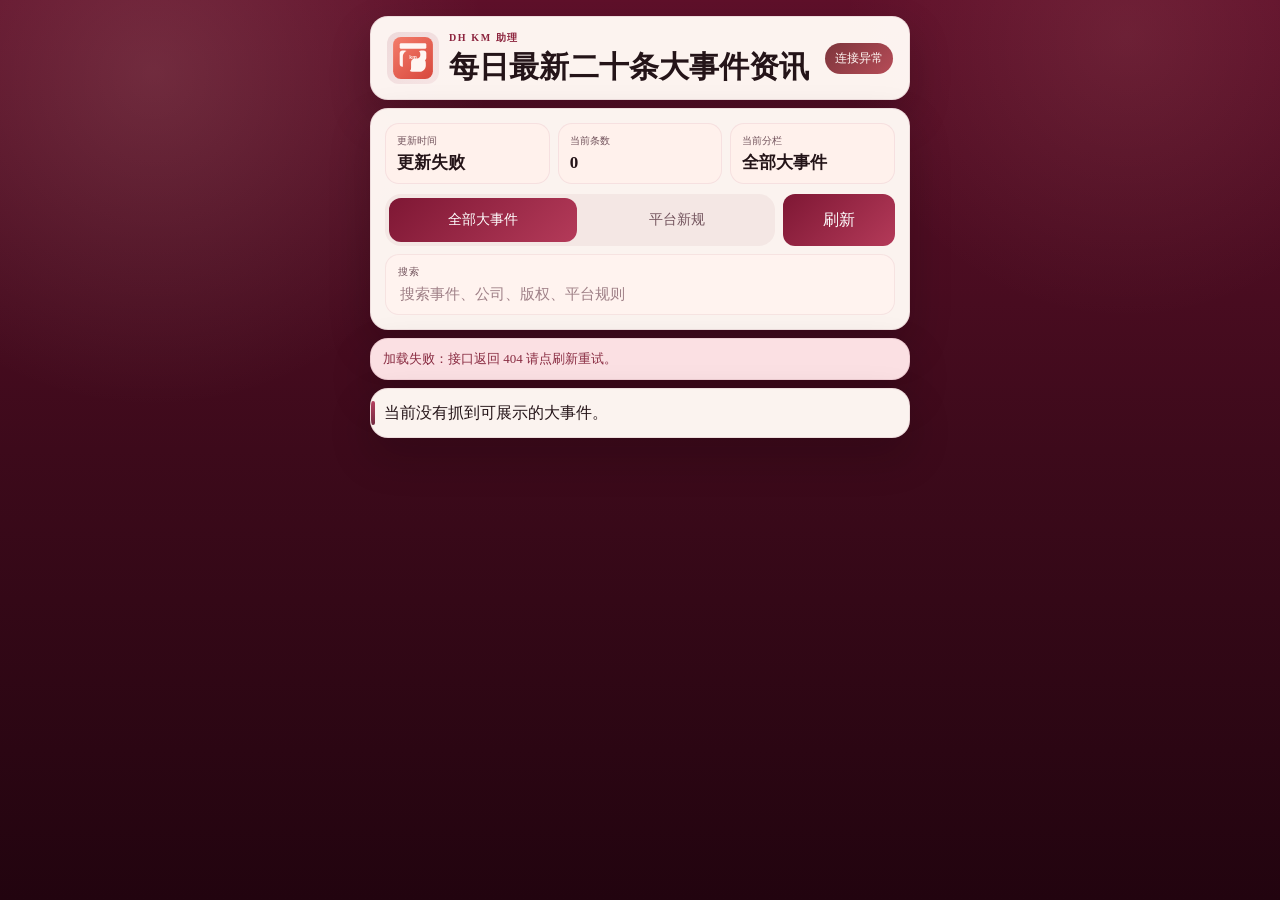
==== index.html @ 15725b00 "Initial DH KM app setup" ====
<!DOCTYPE html>
<html lang="zh-CN">
  <head>
    <meta charset="UTF-8" />
    <meta name="viewport" content="width=device-width, initial-scale=1.0" />
    <meta name="theme-color" content="#4d1126" />
    <meta name="apple-mobile-web-app-capable" content="yes" />
    <meta name="apple-mobile-web-app-status-bar-style" content="default" />
    <meta name="apple-mobile-web-app-title" content="DH KM 助理" />
    <title>DH KM 助理 - 每日最新二十条大事件资讯</title>
    <link rel="manifest" href="./manifest.webmanifest" />
    <link rel="apple-touch-icon" href="./icon-192.png" />
    <link rel="icon" href="./icon.svg" type="image/svg+xml" />
    <link rel="stylesheet" href="./styles.css" />
  </head>
  <body>
    <main class="page-shell">
      <header class="app-header">
        <div class="brand-block">
          <div class="brand-mark">
            <img src="./icon.svg" alt="DH KM 助理图标" />
          </div>
          <div class="brand-copy">
            <p class="eyebrow">DH KM 助理</p>
            <h1>每日最新二十条大事件资讯</h1>
          </div>
        </div>
        <div class="live-pill" id="live-pill">实时更新</div>
      </header>

      <section class="control-panel">
        <div class="hero-meta">
          <div class="meta-item">
            <span class="meta-label">更新时间</span>
            <strong id="updated-at">加载中</strong>
          </div>
          <div class="meta-item">
            <span class="meta-label">当前条数</span>
            <strong id="item-count">0</strong>
          </div>
          <div class="meta-item">
            <span class="meta-label">当前分栏</span>
            <strong id="current-view-label">全部大事件</strong>
          </div>
        </div>

        <div class="toolbar-row">
          <div class="filter-tabs">
            <button class="filter-tab is-active" data-view="all" type="button">全部大事件</button>
            <button class="filter-tab" data-view="industry" type="button">平台新规</button>
          </div>
          <button id="refresh-button" class="refresh-button" type="button">刷新</button>
        </div>

        <label class="search-shell" for="search-input">
          <span class="search-label">搜索</span>
          <input
            id="search-input"
            class="search-input"
            type="search"
            placeholder="搜索事件、公司、版权、平台规则"
            autocomplete="off"
          />
        </label>
      </section>

      <section id="status-banner" class="status-banner loading" aria-live="polite">
        正在获取当天最新内容。
      </section>

      <section id="featured-card" class="featured-card" hidden>
        <p id="featured-tag" class="featured-tag">头条</p>
        <h2 id="featured-title" class="featured-title"></h2>
        <p id="featured-summary" class="featured-summary"></p>
      </section>

      <ol id="news-list" class="news-list"></ol>
    </main>

    <template id="item-template">
      <li class="news-item">
        <h2 class="item-title"></h2>
        <p class="item-summary"></p>
      </li>
    </template>

    <script src="./app.js"></script>
  </body>
</html>
---- styles.css ----
:root {
  --bg-top: #5f102a;
  --bg-mid: #3d0a1b;
  --bg-bottom: #22040f;
  --paper: rgba(255, 248, 244, 0.98);
  --paper-soft: rgba(255, 241, 236, 0.94);
  --line: rgba(122, 32, 57, 0.1);
  --text: #241418;
  --muted: #73545d;
  --accent: #8c233d;
  --accent-strong: #b23859;
  --shadow: 0 18px 40px rgba(14, 4, 8, 0.22);
}

* {
  box-sizing: border-box;
}

html {
  background: linear-gradient(180deg, var(--bg-top) 0%, var(--bg-mid) 50%, var(--bg-bottom) 100%);
}

body {
  margin: 0;
  min-height: 100vh;
  color: var(--text);
  background:
    radial-gradient(circle at 12% 8%, rgba(255, 215, 198, 0.14), transparent 24%),
    radial-gradient(circle at 88% 4%, rgba(255, 182, 169, 0.1), transparent 20%),
    linear-gradient(180deg, var(--bg-top) 0%, var(--bg-mid) 50%, var(--bg-bottom) 100%);
  font-family: "Source Han Serif SC", "Songti SC", "STSong", "Noto Serif SC", serif;
}

button,
input {
  font: inherit;
}

.page-shell {
  width: min(100%, 560px);
  margin: 0 auto;
  padding: 10px 10px 22px;
}

.app-header,
.control-panel,
.status-banner,
.featured-card,
.news-item {
  background: var(--paper);
  border: 1px solid var(--line);
  box-shadow: var(--shadow);
  border-radius: 18px;
}

.app-header {
  display: flex;
  align-items: center;
  justify-content: space-between;
  gap: 10px;
  padding: 10px 12px;
}

.brand-block {
  display: flex;
  align-items: center;
  gap: 10px;
  min-width: 0;
}

.brand-mark {
  width: 42px;
  height: 42px;
  flex: 0 0 42px;
  overflow: hidden;
  border-radius: 12px;
  background: linear-gradient(135deg, rgba(140, 35, 61, 0.12), rgba(178, 56, 89, 0.08));
}

.brand-mark img {
  display: block;
  width: 100%;
  height: 100%;
  object-fit: cover;
}

.eyebrow {
  margin: 0;
  color: var(--accent);
  font-size: 10px;
  font-weight: 700;
  letter-spacing: 0.16em;
  text-transform: uppercase;
}

.brand-copy h1 {
  margin: 4px 0 0;
  font-size: clamp(18px, 5vw, 24px);
  line-height: 1.2;
}

.live-pill {
  flex: 0 0 auto;
  padding: 7px 10px;
  border-radius: 999px;
  color: #fff7f3;
  font-size: 12px;
  background: linear-gradient(135deg, #7f1734, #b43a59);
}

.live-pill.is-error {
  background: linear-gradient(135deg, #7d353c, #b64c57);
}

.control-panel {
  margin-top: 8px;
  padding: 10px;
}

.hero-meta {
  display: grid;
  grid-template-columns: repeat(3, minmax(0, 1fr));
  gap: 8px;
}

.meta-item {
  min-width: 0;
  padding: 10px 11px;
  border-radius: 14px;
  background: var(--paper-soft);
  border: 1px solid rgba(140, 35, 61, 0.08);
}

.meta-label {
  display: block;
  margin-bottom: 4px;
  color: var(--muted);
  font-size: 10px;
}

.meta-item strong {
  display: block;
  font-size: clamp(14px, 3.9vw, 17px);
  line-height: 1.25;
}

.toolbar-row {
  display: grid;
  grid-template-columns: 1fr 82px;
  gap: 8px;
  margin-top: 10px;
}

.filter-tabs {
  display: grid;
  grid-template-columns: repeat(2, minmax(0, 1fr));
  gap: 6px;
  padding: 4px;
  border-radius: 16px;
  background: rgba(140, 35, 61, 0.06);
}

.filter-tab,
.refresh-button {
  border: 0;
  border-radius: 12px;
  min-height: 40px;
  cursor: pointer;
}

.filter-tab {
  background: transparent;
  color: var(--muted);
  font-size: 14px;
}

.filter-tab.is-active,
.refresh-button {
  color: #fff;
  background: linear-gradient(135deg, #7e1734, #b43a59);
}

.search-shell {
  display: block;
  margin-top: 8px;
  padding: 10px 12px;
  border-radius: 14px;
  background: rgba(255, 244, 239, 0.92);
  border: 1px solid rgba(140, 35, 61, 0.08);
}

.search-label {
  display: block;
  margin-bottom: 6px;
  color: var(--muted);
  font-size: 10px;
  letter-spacing: 0.08em;
  text-transform: uppercase;
}

.search-input {
  width: 100%;
  border: 0;
  outline: 0;
  background: transparent;
  color: var(--text);
  font-size: 15px;
}

.search-input::placeholder {
  color: #9f8087;
}

.status-banner {
  margin-top: 8px;
  padding: 10px 12px;
  font-size: 13px;
  line-height: 1.5;
}

.status-banner.loading {
  color: #7f5a65;
  background: rgba(255, 239, 233, 0.97);
}

.status-banner.success {
  color: #5f2232;
  background: rgba(255, 236, 230, 0.97);
}

.status-banner.error {
  color: #892c42;
  background: rgba(255, 229, 232, 0.98);
}

.featured-card {
  position: relative;
  overflow: hidden;
  margin-top: 8px;
  padding: 12px 12px 11px;
  background:
    radial-gradient(circle at top right, rgba(255, 212, 198, 0.24), transparent 34%),
    linear-gradient(145deg, rgba(255, 248, 244, 0.98), rgba(255, 241, 236, 0.96));
}

.featured-card::after {
  content: "";
  position: absolute;
  inset: 0 auto 0 0;
  width: 4px;
  background: linear-gradient(180deg, #b23859, #69112b);
}

.featured-tag {
  margin: 0;
  padding-left: 8px;
  color: var(--accent);
  font-size: 10px;
  letter-spacing: 0.12em;
  text-transform: uppercase;
}

.featured-title {
  margin: 6px 0 0;
  padding-left: 8px;
  font-size: clamp(18px, 4.6vw, 22px);
  line-height: 1.4;
}

.featured-summary {
  margin: 8px 0 0;
  padding-left: 8px;
  color: var(--muted);
  font-size: clamp(13px, 3.7vw, 15px);
  line-height: 1.65;
}

.news-list {
  display: grid;
  gap: 8px;
  margin: 8px 0 0;
  padding: 0;
  list-style: none;
}

.news-item {
  position: relative;
  overflow: hidden;
  padding: 14px 13px 13px;
}

.news-item::before {
  content: "";
  position: absolute;
  left: 0;
  top: 12px;
  bottom: 12px;
  width: 4px;
  border-radius: 999px;
  background: linear-gradient(180deg, rgba(178, 56, 89, 0.96), rgba(97, 16, 42, 0.88));
}

.item-title {
  margin: 0;
  padding-left: 10px;
  font-size: clamp(17px, 4.7vw, 21px);
  line-height: 1.5;
}

.item-summary {
  margin: 9px 0 0;
  padding-left: 10px;
  color: var(--muted);
  font-size: clamp(14px, 3.8vw, 15px);
  line-height: 1.65;
}

@media (min-width: 700px) {
  .page-shell {
    padding-top: 16px;
    padding-bottom: 30px;
  }

  .app-header {
    padding: 14px 16px;
  }

  .brand-mark {
    width: 52px;
    height: 52px;
    flex-basis: 52px;
  }

  .brand-copy h1 {
    font-size: 30px;
  }

  .control-panel {
    padding: 14px;
  }

  .toolbar-row {
    grid-template-columns: 1fr 112px;
  }

  .filter-tab,
  .refresh-button {
    min-height: 44px;
  }
}
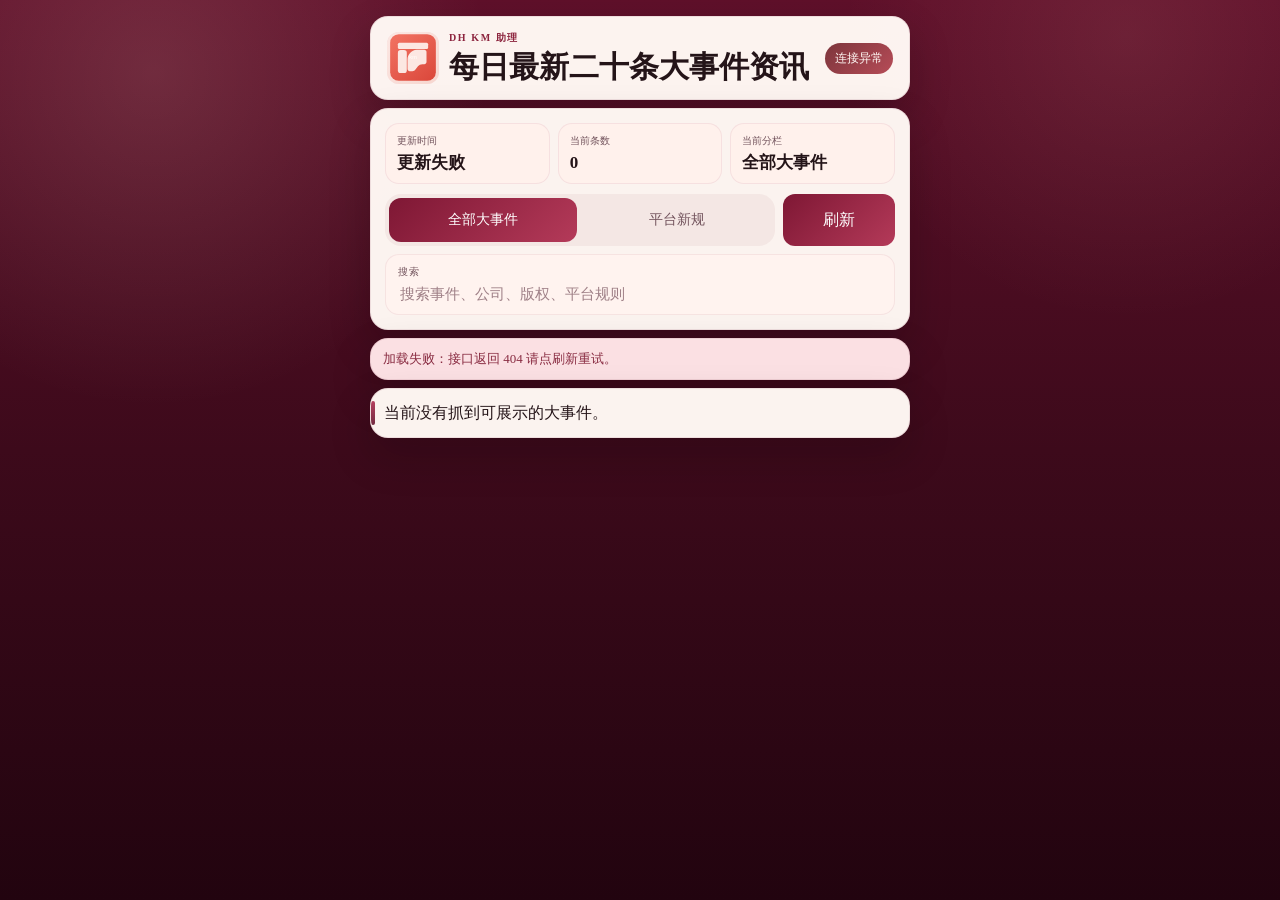
==== commit 90599dfe: "Refine home screen icon" ====
--- a/index.html
+++ b/index.html
@@ -9,7 +9,7 @@
     <meta name="apple-mobile-web-app-title" content="DH KM 助理" />
     <title>DH KM 助理 - 每日最新二十条大事件资讯</title>
     <link rel="manifest" href="./manifest.webmanifest" />
-    <link rel="apple-touch-icon" href="./icon-192.png" />
+    <link rel="apple-touch-icon" sizes="180x180" href="./apple-touch-icon.png" />
     <link rel="icon" href="./icon.svg" type="image/svg+xml" />
     <link rel="stylesheet" href="./styles.css" />
   </head>
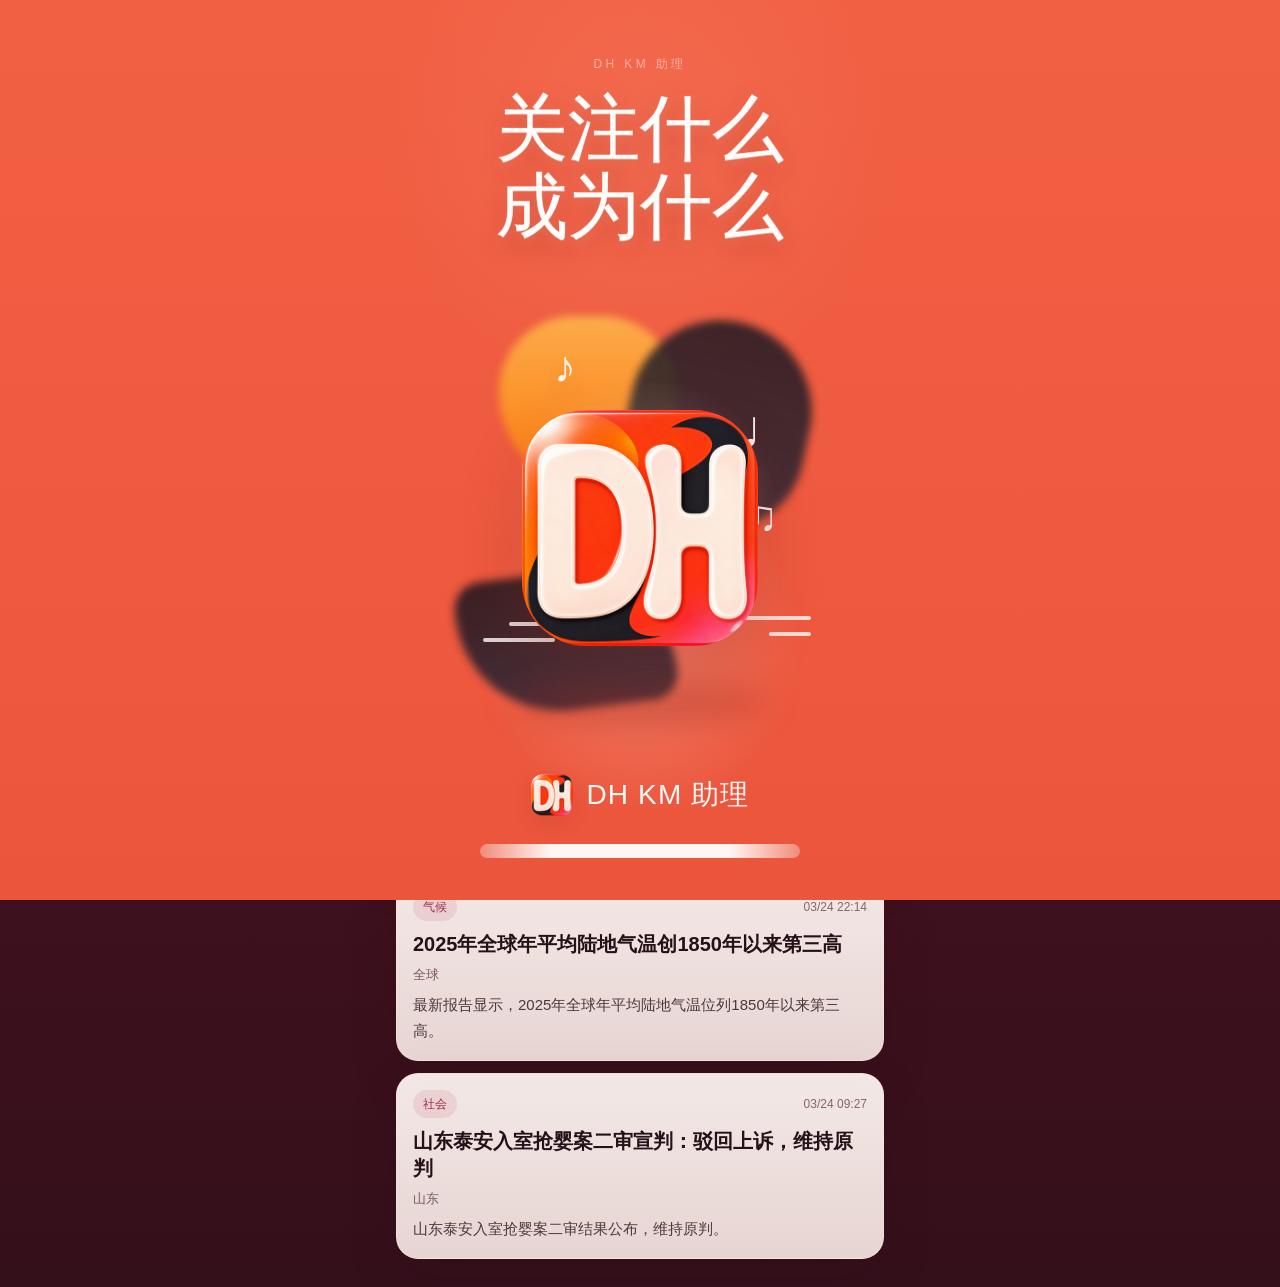
==== commit 97b47b3f: "Replace published shell with current DH KM app" ====
--- a/index.html
+++ b/index.html
@@ -2,85 +2,136 @@
 <html lang="zh-CN">
   <head>
     <meta charset="UTF-8" />
-    <meta name="viewport" content="width=device-width, initial-scale=1.0" />
-    <meta name="theme-color" content="#4d1126" />
+    <meta name="viewport" content="width=device-width, initial-scale=1.0, viewport-fit=cover" />
+    <meta name="theme-color" content="#ef5c41" />
     <meta name="apple-mobile-web-app-capable" content="yes" />
     <meta name="apple-mobile-web-app-status-bar-style" content="default" />
     <meta name="apple-mobile-web-app-title" content="DH KM 助理" />
-    <title>DH KM 助理 - 每日最新二十条大事件资讯</title>
+    <title>DH KM 助理</title>
     <link rel="manifest" href="./manifest.webmanifest" />
     <link rel="apple-touch-icon" sizes="180x180" href="./apple-touch-icon.png" />
-    <link rel="icon" href="./icon.svg" type="image/svg+xml" />
+    <link rel="icon" href="./icon-512.png" type="image/png" />
     <link rel="stylesheet" href="./styles.css" />
   </head>
   <body>
-    <main class="page-shell">
+    <div id="splash-screen" class="splash-screen" aria-hidden="true">
+      <div class="splash-card">
+        <div class="splash-copy">
+          <p class="splash-intro">DH KM 助理</p>
+          <h1 class="splash-slogan">关注什么<br />成为什么</h1>
+        </div>
+
+        <div class="splash-stage" aria-hidden="true">
+          <div class="splash-blob splash-blob-a"></div>
+          <div class="splash-blob splash-blob-b"></div>
+          <div class="splash-blob splash-blob-c"></div>
+
+          <span class="splash-note splash-note-one">♪</span>
+          <span class="splash-note splash-note-two">♩</span>
+          <span class="splash-note splash-note-three">♫</span>
+
+          <div class="splash-motion splash-motion-left">
+            <span></span>
+            <span></span>
+          </div>
+          <div class="splash-motion splash-motion-right">
+            <span></span>
+            <span></span>
+          </div>
+
+          <div class="splash-pulse-ring"></div>
+          <div class="splash-shadow"></div>
+          <div class="splash-visual-shell">
+            <div class="splash-visual">
+              <img src="./icon-512.png" alt="DH KM 助理图标" />
+            </div>
+          </div>
+        </div>
+
+        <div class="splash-footer">
+          <div class="splash-brand">
+            <div class="splash-brand-mark">
+              <img src="./icon-192.png" alt="DH KM 助理图标" />
+            </div>
+            <p class="splash-brand-name">DH KM 助理</p>
+          </div>
+
+          <div class="splash-loader" aria-hidden="true">
+            <span class="splash-loader-track"></span>
+            <span class="splash-loader-fill"></span>
+          </div>
+        </div>
+      </div>
+    </div>
+
+    <main class="app-shell">
       <header class="app-header">
         <div class="brand-block">
           <div class="brand-mark">
-            <img src="./icon.svg" alt="DH KM 助理图标" />
+            <img src="./icon-192.png" alt="DH KM 助理图标" />
           </div>
           <div class="brand-copy">
-            <p class="eyebrow">DH KM 助理</p>
-            <h1>每日最新二十条大事件资讯</h1>
+            <p class="brand-name">DH KM 助理</p>
+            <h1 class="page-title">每日最新事件资讯</h1>
           </div>
         </div>
-        <div class="live-pill" id="live-pill">实时更新</div>
       </header>
 
-      <section class="control-panel">
-        <div class="hero-meta">
-          <div class="meta-item">
-            <span class="meta-label">更新时间</span>
-            <strong id="updated-at">加载中</strong>
-          </div>
-          <div class="meta-item">
-            <span class="meta-label">当前条数</span>
-            <strong id="item-count">0</strong>
-          </div>
-          <div class="meta-item">
-            <span class="meta-label">当前分栏</span>
-            <strong id="current-view-label">全部大事件</strong>
-          </div>
+      <nav class="section-tabs" aria-label="资讯分类">
+        <button class="section-tab is-active" type="button" data-view="latest">最新资讯</button>
+        <button class="section-tab" type="button" data-view="policy">政策新规</button>
+        <button class="section-tab" type="button" data-view="industry">行业动向</button>
+      </nav>
+
+      <section class="hero-panel">
+        <div class="hero-copy">
+          <p class="hero-kicker" id="hero-kicker">内容导入版</p>
+          <h2 class="hero-title" id="hero-title">最新资讯</h2>
+          <p class="hero-description" id="hero-description">
+            先导入现有信息，缺少的后续再补充，当前优先确认栏目和阅读结构。
+          </p>
         </div>
-
-        <div class="toolbar-row">
-          <div class="filter-tabs">
-            <button class="filter-tab is-active" data-view="all" type="button">全部大事件</button>
-            <button class="filter-tab" data-view="industry" type="button">平台新规</button>
-          </div>
-          <button id="refresh-button" class="refresh-button" type="button">刷新</button>
-        </div>
-
-        <label class="search-shell" for="search-input">
-          <span class="search-label">搜索</span>
-          <input
-            id="search-input"
-            class="search-input"
-            type="search"
-            placeholder="搜索事件、公司、版权、平台规则"
-            autocomplete="off"
-          />
-        </label>
       </section>
 
-      <section id="status-banner" class="status-banner loading" aria-live="polite">
-        正在获取当天最新内容。
+      <section class="feed-section">
+        <ol id="news-list" class="news-list"></ol>
       </section>
+    </main>
 
-      <section id="featured-card" class="featured-card" hidden>
-        <p id="featured-tag" class="featured-tag">头条</p>
-        <h2 id="featured-title" class="featured-title"></h2>
-        <p id="featured-summary" class="featured-summary"></p>
+    <aside id="detail-sheet" class="detail-sheet" aria-hidden="true">
+      <div id="sheet-backdrop" class="sheet-backdrop"></div>
+      <section class="sheet-panel" aria-label="资讯详情">
+        <button id="close-detail" class="close-detail" type="button" aria-label="关闭详情">关闭</button>
+        <div class="sheet-meta">
+          <span id="detail-category" class="detail-category"></span>
+          <span id="detail-time" class="detail-time"></span>
+        </div>
+        <h2 id="detail-title" class="detail-title"></h2>
+        <p id="detail-location" class="detail-location"></p>
+        <p id="detail-summary" class="detail-summary"></p>
+        <div class="detail-block">
+          <h3>完整版</h3>
+          <p id="detail-content"></p>
+        </div>
+        <div class="detail-block">
+          <h3>原文来源</h3>
+          <p id="detail-source"></p>
+          <a id="detail-link" class="detail-link" href="#" target="_blank" rel="noreferrer">查看原文</a>
+        </div>
       </section>
-
-      <ol id="news-list" class="news-list"></ol>
-    </main>
+    </aside>
 
     <template id="item-template">
       <li class="news-item">
-        <h2 class="item-title"></h2>
-        <p class="item-summary"></p>
+        <button class="news-card" type="button">
+          <div class="card-topline">
+            <span class="card-tag"></span>
+            <span class="card-time"></span>
+          </div>
+          <h2 class="card-title"></h2>
+          <p class="card-location"></p>
+          <p class="card-summary"></p>
+        </button>
       </li>
     </template>
 
--- a/styles.css
+++ b/styles.css
@@ -1,350 +1,727 @@
 :root {
-  --bg-top: #5f102a;
-  --bg-mid: #3d0a1b;
-  --bg-bottom: #22040f;
-  --paper: rgba(255, 248, 244, 0.98);
-  --paper-soft: rgba(255, 241, 236, 0.94);
-  --line: rgba(122, 32, 57, 0.1);
-  --text: #241418;
-  --muted: #73545d;
-  --accent: #8c233d;
-  --accent-strong: #b23859;
-  --shadow: 0 18px 40px rgba(14, 4, 8, 0.22);
+  --bg: #4d1126;
+  --bg-deep: #31101d;
+  --surface: rgba(255, 246, 243, 0.94);
+  --surface-soft: rgba(255, 241, 236, 0.88);
+  --text: #241119;
+  --text-soft: #6f5861;
+  --line: rgba(121, 40, 64, 0.16);
+  --shadow: 0 18px 48px rgba(44, 11, 22, 0.18);
+  --radius-xl: 28px;
+  --radius-lg: 22px;
 }
 
 * {
   box-sizing: border-box;
 }
 
-html {
-  background: linear-gradient(180deg, var(--bg-top) 0%, var(--bg-mid) 50%, var(--bg-bottom) 100%);
-}
-
+html,
 body {
   margin: 0;
+  min-height: 100%;
+  font-family: "PingFang SC", "Microsoft YaHei", "Noto Sans SC", sans-serif;
+  background:
+    radial-gradient(circle at top left, rgba(255, 205, 191, 0.22), transparent 28%),
+    linear-gradient(180deg, #5a132b 0%, #461120 48%, #34101b 100%);
+  color: var(--text);
+}
+
+body {
   min-height: 100vh;
-  color: var(--text);
-  background:
-    radial-gradient(circle at 12% 8%, rgba(255, 215, 198, 0.14), transparent 24%),
-    radial-gradient(circle at 88% 4%, rgba(255, 182, 169, 0.1), transparent 20%),
-    linear-gradient(180deg, var(--bg-top) 0%, var(--bg-mid) 50%, var(--bg-bottom) 100%);
-  font-family: "Source Han Serif SC", "Songti SC", "STSong", "Noto Serif SC", serif;
 }
 
 button,
-input {
+a {
   font: inherit;
 }
 
-.page-shell {
-  width: min(100%, 560px);
+.app-shell {
+  width: min(100%, 520px);
   margin: 0 auto;
-  padding: 10px 10px 22px;
-}
-
-.app-header,
-.control-panel,
-.status-banner,
-.featured-card,
-.news-item {
-  background: var(--paper);
-  border: 1px solid var(--line);
-  box-shadow: var(--shadow);
-  border-radius: 18px;
+  padding: calc(20px + env(safe-area-inset-top, 0px)) 16px calc(28px + env(safe-area-inset-bottom, 0px));
 }
 
 .app-header {
-  display: flex;
-  align-items: center;
-  justify-content: space-between;
-  gap: 10px;
-  padding: 10px 12px;
+  margin-bottom: 16px;
 }
 
 .brand-block {
   display: flex;
   align-items: center;
+  gap: 12px;
+}
+
+.brand-mark {
+  flex: 0 0 56px;
+  width: 56px;
+  height: 56px;
+  border-radius: 18px;
+  overflow: hidden;
+  box-shadow: 0 10px 28px rgba(48, 13, 23, 0.24);
+}
+
+.brand-mark img {
+  width: 100%;
+  height: 100%;
+  display: block;
+}
+
+.brand-name {
+  margin: 0 0 4px;
+  font-size: 13px;
+  letter-spacing: 0.22em;
+  color: rgba(255, 228, 220, 0.9);
+}
+
+.page-title {
+  margin: 0;
+  font-size: 30px;
+  line-height: 1.12;
+  color: #fffaf8;
+}
+
+.section-tabs {
+  display: grid;
+  grid-template-columns: repeat(3, 1fr);
   gap: 10px;
-  min-width: 0;
-}
-
-.brand-mark {
+  padding: 6px;
+  background: rgba(255, 243, 238, 0.12);
+  border: 1px solid rgba(255, 235, 229, 0.16);
+  border-radius: 22px;
+  backdrop-filter: blur(16px);
+  margin-bottom: 16px;
+}
+
+.section-tab {
+  border: 0;
+  border-radius: 18px;
+  padding: 12px 8px;
+  color: rgba(255, 246, 242, 0.78);
+  background: transparent;
+}
+
+.section-tab.is-active {
+  background: linear-gradient(135deg, #d14d67 0%, #9d2448 100%);
+  color: #fff9f7;
+  box-shadow: 0 12px 24px rgba(109, 20, 46, 0.24);
+}
+
+.hero-panel {
+  background: linear-gradient(180deg, rgba(255, 248, 245, 0.95), rgba(255, 241, 236, 0.92));
+  border: 1px solid rgba(255, 227, 219, 0.52);
+  border-radius: var(--radius-xl);
+  box-shadow: var(--shadow);
+  padding: 18px;
+  margin-bottom: 14px;
+}
+
+.hero-kicker {
+  margin: 0 0 8px;
+  font-size: 12px;
+  letter-spacing: 0.16em;
+  color: #985568;
+}
+
+.hero-title {
+  margin: 0 0 10px;
+  font-size: 28px;
+  line-height: 1.16;
+}
+
+.hero-description {
+  margin: 0;
+  font-size: 15px;
+  line-height: 1.7;
+  color: var(--text-soft);
+}
+
+.news-list {
+  margin: 0;
+  padding: 0;
+  list-style: none;
+  display: grid;
+  gap: 12px;
+}
+
+.news-card {
+  width: 100%;
+  border: 1px solid rgba(255, 227, 219, 0.48);
+  background: linear-gradient(180deg, var(--surface) 0%, var(--surface-soft) 100%);
+  border-radius: var(--radius-lg);
+  padding: 16px;
+  box-shadow: var(--shadow);
+  text-align: left;
+  color: inherit;
+}
+
+.card-topline {
+  display: flex;
+  align-items: center;
+  justify-content: space-between;
+  gap: 12px;
+  margin-bottom: 10px;
+}
+
+.card-tag {
+  display: inline-flex;
+  align-items: center;
+  min-height: 28px;
+  padding: 0 10px;
+  border-radius: 999px;
+  background: rgba(190, 61, 86, 0.12);
+  color: #9c2d48;
+  font-size: 12px;
+}
+
+.card-time {
+  font-size: 12px;
+  color: #86656d;
+}
+
+.card-title {
+  margin: 0 0 8px;
+  font-size: 20px;
+  line-height: 1.36;
+}
+
+.card-location {
+  margin: 0 0 8px;
+  font-size: 13px;
+  color: #7a5a62;
+}
+
+.card-summary {
+  margin: 0;
+  font-size: 15px;
+  line-height: 1.72;
+  color: #4e3740;
+}
+
+.detail-sheet {
+  position: fixed;
+  inset: 0;
+  z-index: 20;
+  display: none;
+}
+
+.detail-sheet.is-open {
+  display: block;
+}
+
+.sheet-backdrop {
+  position: absolute;
+  inset: 0;
+  background: rgba(28, 9, 15, 0.52);
+  backdrop-filter: blur(8px);
+}
+
+.sheet-panel {
+  position: absolute;
+  left: 0;
+  right: 0;
+  bottom: 0;
+  max-width: 520px;
+  margin: 0 auto;
+  padding: 22px 18px calc(26px + env(safe-area-inset-bottom, 0px));
+  background: #fff9f6;
+  border-radius: 26px 26px 0 0;
+  box-shadow: 0 -20px 48px rgba(35, 10, 18, 0.24);
+  max-height: 82vh;
+  overflow-y: auto;
+}
+
+.close-detail {
+  border: 0;
+  background: rgba(150, 54, 77, 0.1);
+  color: #8f2846;
+  border-radius: 999px;
+  padding: 10px 14px;
+  margin-bottom: 16px;
+}
+
+.sheet-meta {
+  display: flex;
+  flex-wrap: wrap;
+  gap: 10px;
+  margin-bottom: 10px;
+}
+
+.detail-category,
+.detail-time {
+  font-size: 12px;
+  color: #8d5f6a;
+}
+
+.detail-title {
+  margin: 0 0 10px;
+  font-size: 26px;
+  line-height: 1.3;
+}
+
+.detail-location,
+.detail-summary,
+.detail-block p {
+  margin: 0 0 12px;
+  font-size: 15px;
+  line-height: 1.78;
+  color: #493039;
+}
+
+.detail-block {
+  padding-top: 12px;
+  border-top: 1px solid var(--line);
+  margin-top: 12px;
+}
+
+.detail-block h3 {
+  margin: 0 0 10px;
+  font-size: 14px;
+  color: #8a2945;
+}
+
+.detail-link {
+  display: inline-flex;
+  align-items: center;
+  min-height: 44px;
+  padding: 0 16px;
+  border-radius: 999px;
+  background: linear-gradient(135deg, #c74461 0%, #972845 100%);
+  color: #fff9f7;
+  text-decoration: none;
+}
+
+.splash-screen {
+  position: fixed;
+  inset: 0;
+  z-index: 30;
+  display: flex;
+  align-items: center;
+  justify-content: center;
+  padding: 28px 26px calc(38px + env(safe-area-inset-bottom, 0px));
+  background:
+    radial-gradient(circle at 50% 72%, rgba(255, 220, 210, 0.3), transparent 18%),
+    radial-gradient(circle at 50% 16%, rgba(255, 244, 239, 0.08), transparent 26%),
+    linear-gradient(180deg, #f26043 0%, #ef5b40 48%, #eb553c 100%);
+  opacity: 0;
+  visibility: hidden;
+  pointer-events: none;
+  transition: opacity 260ms ease, visibility 260ms ease;
+}
+
+.splash-screen.is-visible {
+  opacity: 1;
+  visibility: visible;
+  pointer-events: auto;
+}
+
+.splash-card {
+  width: min(100%, 430px);
+  min-height: min(92vh, 880px);
+  display: flex;
+  flex-direction: column;
+  justify-content: space-between;
+  align-items: center;
+  text-align: center;
+}
+
+.splash-copy {
+  padding-top: 34px;
+  width: 100%;
+}
+
+.splash-intro {
+  margin: 0 0 18px;
+  font-size: 12px;
+  letter-spacing: 0.28em;
+  color: rgba(255, 246, 241, 0.52);
+  animation: splashRise 480ms ease both;
+}
+
+.splash-slogan {
+  margin: 0;
+  font-size: 72px;
+  line-height: 1.08;
+  color: #fffdfb;
+  font-family: "STXingkai", "Kaiti SC", "KaiTi", cursive;
+  font-weight: 400;
+  text-shadow:
+    0 1px 0 rgba(255, 255, 255, 0.34),
+    0 4px 12px rgba(255, 255, 255, 0.14),
+    0 14px 24px rgba(157, 40, 23, 0.24);
+  -webkit-text-stroke: 0.8px rgba(255, 252, 248, 0.46);
+  filter: drop-shadow(0 2px 10px rgba(155, 42, 24, 0.18));
+  animation: splashRise 720ms ease both;
+  max-width: 420px;
+  margin-left: auto;
+  margin-right: auto;
+}
+
+.splash-stage {
+  position: relative;
+  width: 100%;
+  min-height: 520px;
+  display: flex;
+  align-items: center;
+  justify-content: center;
+  margin-top: 8px;
+}
+
+.splash-blob {
+  position: absolute;
+  border-radius: 999px;
+  filter: blur(4px);
+  opacity: 0.88;
+}
+
+.splash-blob-a {
+  top: 62px;
+  left: 74px;
+  width: 178px;
+  height: 178px;
+  background: linear-gradient(180deg, rgba(255, 190, 76, 0.92), rgba(255, 131, 0, 0.9));
+  border-top-left-radius: 110px;
+  border-top-right-radius: 110px;
+  border-bottom-left-radius: 150px;
+  border-bottom-right-radius: 40px;
+}
+
+.splash-blob-b {
+  top: 66px;
+  right: 46px;
+  width: 182px;
+  height: 208px;
+  background: linear-gradient(180deg, rgba(26, 24, 34, 0.95), rgba(43, 40, 55, 0.96));
+  border-top-left-radius: 140px;
+  border-top-right-radius: 140px;
+  border-bottom-left-radius: 42px;
+  border-bottom-right-radius: 126px;
+  transform: rotate(12deg);
+}
+
+.splash-blob-c {
+  bottom: 64px;
+  left: 34px;
+  width: 214px;
+  height: 138px;
+  background: linear-gradient(180deg, rgba(22, 20, 29, 0.94), rgba(44, 40, 57, 0.98));
+  border-top-left-radius: 42px;
+  border-top-right-radius: 170px;
+  border-bottom-left-radius: 160px;
+  border-bottom-right-radius: 40px;
+  transform: rotate(-7deg);
+}
+
+.splash-pulse-ring {
+  position: absolute;
+  width: 288px;
+  height: 288px;
+  border-radius: 50%;
+  background: radial-gradient(circle, rgba(255, 246, 242, 0.28), rgba(255, 246, 242, 0) 68%);
+  animation: splashRing 2.3s ease-in-out infinite;
+}
+
+.splash-shadow {
+  position: absolute;
+  left: 50%;
+  bottom: 52px;
+  width: 256px;
+  height: 38px;
+  transform: translateX(-50%);
+  border-radius: 50%;
+  background: rgba(157, 38, 26, 0.34);
+  filter: blur(16px);
+}
+
+.splash-visual-shell {
+  position: relative;
+  z-index: 2;
+  width: 292px;
+  height: 292px;
+  display: flex;
+  align-items: center;
+  justify-content: center;
+  transform: translateY(14px);
+}
+
+.splash-visual {
+  position: relative;
+  width: 236px;
+  height: 236px;
+  border-radius: 64px;
+  overflow: hidden;
+  box-shadow: 0 28px 60px rgba(132, 34, 24, 0.24);
+  animation: splashPulse 2.1s ease-in-out infinite;
+}
+
+.splash-visual img {
+  width: 100%;
+  height: 100%;
+  display: block;
+}
+
+.splash-visual::after {
+  content: "";
+  position: absolute;
+  inset: -10%;
+  background: linear-gradient(110deg, transparent 34%, rgba(255, 255, 255, 0.32) 50%, transparent 66%);
+  transform: translateX(-120%) rotate(8deg);
+  animation: splashScan 1.9s ease-in-out infinite;
+}
+
+.splash-motion {
+  position: absolute;
+  z-index: 1;
+  display: grid;
+  gap: 12px;
+}
+
+.splash-motion span {
+  display: block;
+  width: 72px;
+  height: 4px;
+  border-radius: 999px;
+  background: rgba(255, 246, 241, 0.84);
+  animation: motionFlicker 1.8s ease-in-out infinite;
+}
+
+.splash-motion-left {
+  left: 58px;
+  bottom: 132px;
+}
+
+.splash-motion-left span:first-child {
+  width: 46px;
+  justify-self: end;
+}
+
+.splash-motion-right {
+  right: 44px;
+  bottom: 138px;
+}
+
+.splash-motion-right span:last-child {
+  width: 42px;
+  justify-self: end;
+}
+
+.splash-note {
+  position: absolute;
+  z-index: 1;
+  color: rgba(255, 250, 247, 0.94);
+  text-shadow: 0 8px 18px rgba(153, 44, 34, 0.18);
+  animation: noteFloat 2.8s ease-in-out infinite;
+}
+
+.splash-note-one {
+  top: 88px;
+  left: 30%;
+  font-size: 44px;
+  animation-delay: 0s;
+}
+
+.splash-note-two {
+  top: 156px;
+  right: 20%;
+  font-size: 34px;
+  animation-delay: 0.45s;
+}
+
+.splash-note-three {
+  top: 238px;
+  right: 18%;
+  font-size: 42px;
+  animation-delay: 0.9s;
+}
+
+.splash-footer {
+  width: 100%;
+  display: flex;
+  flex-direction: column;
+  align-items: center;
+  gap: 28px;
+  padding-bottom: 10px;
+}
+
+.splash-brand {
+  display: inline-flex;
+  align-items: center;
+  gap: 14px;
+  animation: splashRise 840ms ease both;
+}
+
+.splash-brand-mark {
   width: 42px;
   height: 42px;
-  flex: 0 0 42px;
+  border-radius: 12px;
   overflow: hidden;
-  border-radius: 12px;
-  background: linear-gradient(135deg, rgba(140, 35, 61, 0.12), rgba(178, 56, 89, 0.08));
-}
-
-.brand-mark img {
-  display: block;
+  box-shadow: 0 8px 18px rgba(160, 46, 28, 0.16);
+}
+
+.splash-brand-mark img {
   width: 100%;
   height: 100%;
-  object-fit: cover;
-}
-
-.eyebrow {
+  display: block;
+}
+
+.splash-brand-name {
   margin: 0;
-  color: var(--accent);
-  font-size: 10px;
-  font-weight: 700;
-  letter-spacing: 0.16em;
-  text-transform: uppercase;
-}
-
-.brand-copy h1 {
-  margin: 4px 0 0;
-  font-size: clamp(18px, 5vw, 24px);
-  line-height: 1.2;
-}
-
-.live-pill {
-  flex: 0 0 auto;
-  padding: 7px 10px;
+  font-size: 28px;
+  line-height: 1;
+  color: #fffaf8;
+  letter-spacing: 0.04em;
+}
+
+.splash-loader {
+  position: relative;
+  width: 320px;
+  height: 14px;
+  margin-bottom: 0;
+}
+
+.splash-loader-track,
+.splash-loader-fill {
+  position: absolute;
+  inset: 0;
   border-radius: 999px;
-  color: #fff7f3;
-  font-size: 12px;
-  background: linear-gradient(135deg, #7f1734, #b43a59);
-}
-
-.live-pill.is-error {
-  background: linear-gradient(135deg, #7d353c, #b64c57);
-}
-
-.control-panel {
-  margin-top: 8px;
-  padding: 10px;
-}
-
-.hero-meta {
-  display: grid;
-  grid-template-columns: repeat(3, minmax(0, 1fr));
-  gap: 8px;
-}
-
-.meta-item {
-  min-width: 0;
-  padding: 10px 11px;
-  border-radius: 14px;
-  background: var(--paper-soft);
-  border: 1px solid rgba(140, 35, 61, 0.08);
-}
-
-.meta-label {
-  display: block;
-  margin-bottom: 4px;
-  color: var(--muted);
-  font-size: 10px;
-}
-
-.meta-item strong {
-  display: block;
-  font-size: clamp(14px, 3.9vw, 17px);
-  line-height: 1.25;
-}
-
-.toolbar-row {
-  display: grid;
-  grid-template-columns: 1fr 82px;
-  gap: 8px;
-  margin-top: 10px;
-}
-
-.filter-tabs {
-  display: grid;
-  grid-template-columns: repeat(2, minmax(0, 1fr));
-  gap: 6px;
-  padding: 4px;
-  border-radius: 16px;
-  background: rgba(140, 35, 61, 0.06);
-}
-
-.filter-tab,
-.refresh-button {
-  border: 0;
-  border-radius: 12px;
-  min-height: 40px;
-  cursor: pointer;
-}
-
-.filter-tab {
-  background: transparent;
-  color: var(--muted);
-  font-size: 14px;
-}
-
-.filter-tab.is-active,
-.refresh-button {
-  color: #fff;
-  background: linear-gradient(135deg, #7e1734, #b43a59);
-}
-
-.search-shell {
-  display: block;
-  margin-top: 8px;
-  padding: 10px 12px;
-  border-radius: 14px;
-  background: rgba(255, 244, 239, 0.92);
-  border: 1px solid rgba(140, 35, 61, 0.08);
-}
-
-.search-label {
-  display: block;
-  margin-bottom: 6px;
-  color: var(--muted);
-  font-size: 10px;
-  letter-spacing: 0.08em;
-  text-transform: uppercase;
-}
-
-.search-input {
+}
+
+.splash-loader-track {
+  background: rgba(255, 247, 243, 0.34);
+}
+
+.splash-loader-fill {
   width: 100%;
-  border: 0;
-  outline: 0;
-  background: transparent;
-  color: var(--text);
-  font-size: 15px;
-}
-
-.search-input::placeholder {
-  color: #9f8087;
-}
-
-.status-banner {
-  margin-top: 8px;
-  padding: 10px 12px;
-  font-size: 13px;
-  line-height: 1.5;
-}
-
-.status-banner.loading {
-  color: #7f5a65;
-  background: rgba(255, 239, 233, 0.97);
-}
-
-.status-banner.success {
-  color: #5f2232;
-  background: rgba(255, 236, 230, 0.97);
-}
-
-.status-banner.error {
-  color: #892c42;
-  background: rgba(255, 229, 232, 0.98);
-}
-
-.featured-card {
-  position: relative;
-  overflow: hidden;
-  margin-top: 8px;
-  padding: 12px 12px 11px;
-  background:
-    radial-gradient(circle at top right, rgba(255, 212, 198, 0.24), transparent 34%),
-    linear-gradient(145deg, rgba(255, 248, 244, 0.98), rgba(255, 241, 236, 0.96));
-}
-
-.featured-card::after {
-  content: "";
-  position: absolute;
-  inset: 0 auto 0 0;
-  width: 4px;
-  background: linear-gradient(180deg, #b23859, #69112b);
-}
-
-.featured-tag {
-  margin: 0;
-  padding-left: 8px;
-  color: var(--accent);
-  font-size: 10px;
-  letter-spacing: 0.12em;
-  text-transform: uppercase;
-}
-
-.featured-title {
-  margin: 6px 0 0;
-  padding-left: 8px;
-  font-size: clamp(18px, 4.6vw, 22px);
-  line-height: 1.4;
-}
-
-.featured-summary {
-  margin: 8px 0 0;
-  padding-left: 8px;
-  color: var(--muted);
-  font-size: clamp(13px, 3.7vw, 15px);
-  line-height: 1.65;
-}
-
-.news-list {
-  display: grid;
-  gap: 8px;
-  margin: 8px 0 0;
-  padding: 0;
-  list-style: none;
-}
-
-.news-item {
-  position: relative;
-  overflow: hidden;
-  padding: 14px 13px 13px;
-}
-
-.news-item::before {
-  content: "";
-  position: absolute;
-  left: 0;
-  top: 12px;
-  bottom: 12px;
-  width: 4px;
-  border-radius: 999px;
-  background: linear-gradient(180deg, rgba(178, 56, 89, 0.96), rgba(97, 16, 42, 0.88));
-}
-
-.item-title {
-  margin: 0;
-  padding-left: 10px;
-  font-size: clamp(17px, 4.7vw, 21px);
-  line-height: 1.5;
-}
-
-.item-summary {
-  margin: 9px 0 0;
-  padding-left: 10px;
-  color: var(--muted);
-  font-size: clamp(14px, 3.8vw, 15px);
-  line-height: 1.65;
-}
-
-@media (min-width: 700px) {
-  .page-shell {
-    padding-top: 16px;
-    padding-bottom: 30px;
-  }
-
-  .app-header {
-    padding: 14px 16px;
-  }
-
-  .brand-mark {
-    width: 52px;
-    height: 52px;
-    flex-basis: 52px;
-  }
-
-  .brand-copy h1 {
-    font-size: 30px;
-  }
-
-  .control-panel {
-    padding: 14px;
-  }
-
-  .toolbar-row {
-    grid-template-columns: 1fr 112px;
-  }
-
-  .filter-tab,
-  .refresh-button {
-    min-height: 44px;
-  }
-}
+  background: linear-gradient(90deg, rgba(255, 250, 247, 0), rgba(255, 250, 247, 0.96) 22%, rgba(255, 250, 247, 0.96) 78%, rgba(255, 250, 247, 0));
+  animation: loaderSweep 1.8s ease-in-out infinite;
+}
+
+@keyframes splashPulse {
+  0%,
+  100% {
+    transform: scale(0.97) translateY(0);
+  }
+
+  50% {
+    transform: scale(1) translateY(-4px);
+  }
+}
+
+@keyframes splashRing {
+  0%,
+  100% {
+    transform: scale(0.9);
+    opacity: 0.36;
+  }
+
+  50% {
+    transform: scale(1.06);
+    opacity: 0.74;
+  }
+}
+
+@keyframes splashScan {
+  0% {
+    transform: translateX(-130%) rotate(8deg);
+    opacity: 0;
+  }
+
+  20% {
+    opacity: 0.95;
+  }
+
+  70% {
+    opacity: 0.82;
+  }
+
+  100% {
+    transform: translateX(130%) rotate(8deg);
+    opacity: 0;
+  }
+}
+
+@keyframes motionFlicker {
+  0%,
+  100% {
+    opacity: 0.45;
+    transform: translateX(0);
+  }
+
+  50% {
+    opacity: 1;
+    transform: translateX(6px);
+  }
+}
+
+@keyframes noteFloat {
+  0%,
+  100% {
+    transform: translateY(0) rotate(0deg);
+  }
+
+  50% {
+    transform: translateY(-10px) rotate(4deg);
+  }
+}
+
+@keyframes loaderSweep {
+  0% {
+    transform: scaleX(0.74);
+    opacity: 0.74;
+  }
+
+  50% {
+    transform: scaleX(1);
+    opacity: 1;
+  }
+
+  100% {
+    transform: scaleX(0.74);
+    opacity: 0.74;
+  }
+}
+
+@keyframes splashRise {
+  from {
+    opacity: 0;
+    transform: translateY(10px);
+  }
+
+  to {
+    opacity: 1;
+    transform: translateY(0);
+  }
+}
+
+@media (max-width: 420px) {
+  .app-shell {
+    padding-left: 14px;
+    padding-right: 14px;
+  }
+
+  .page-title {
+    font-size: 28px;
+  }
+
+  .hero-title,
+  .detail-title {
+    font-size: 24px;
+  }
+
+  .section-tab {
+    padding-left: 4px;
+    padding-right: 4px;
+    font-size: 14px;
+  }
+
+  .splash-slogan {
+    font-size: 56px;
+  }
+
+  .splash-brand-name {
+    font-size: 24px;
+  }
+
+  .splash-loader {
+    width: 270px;
+  }
+}
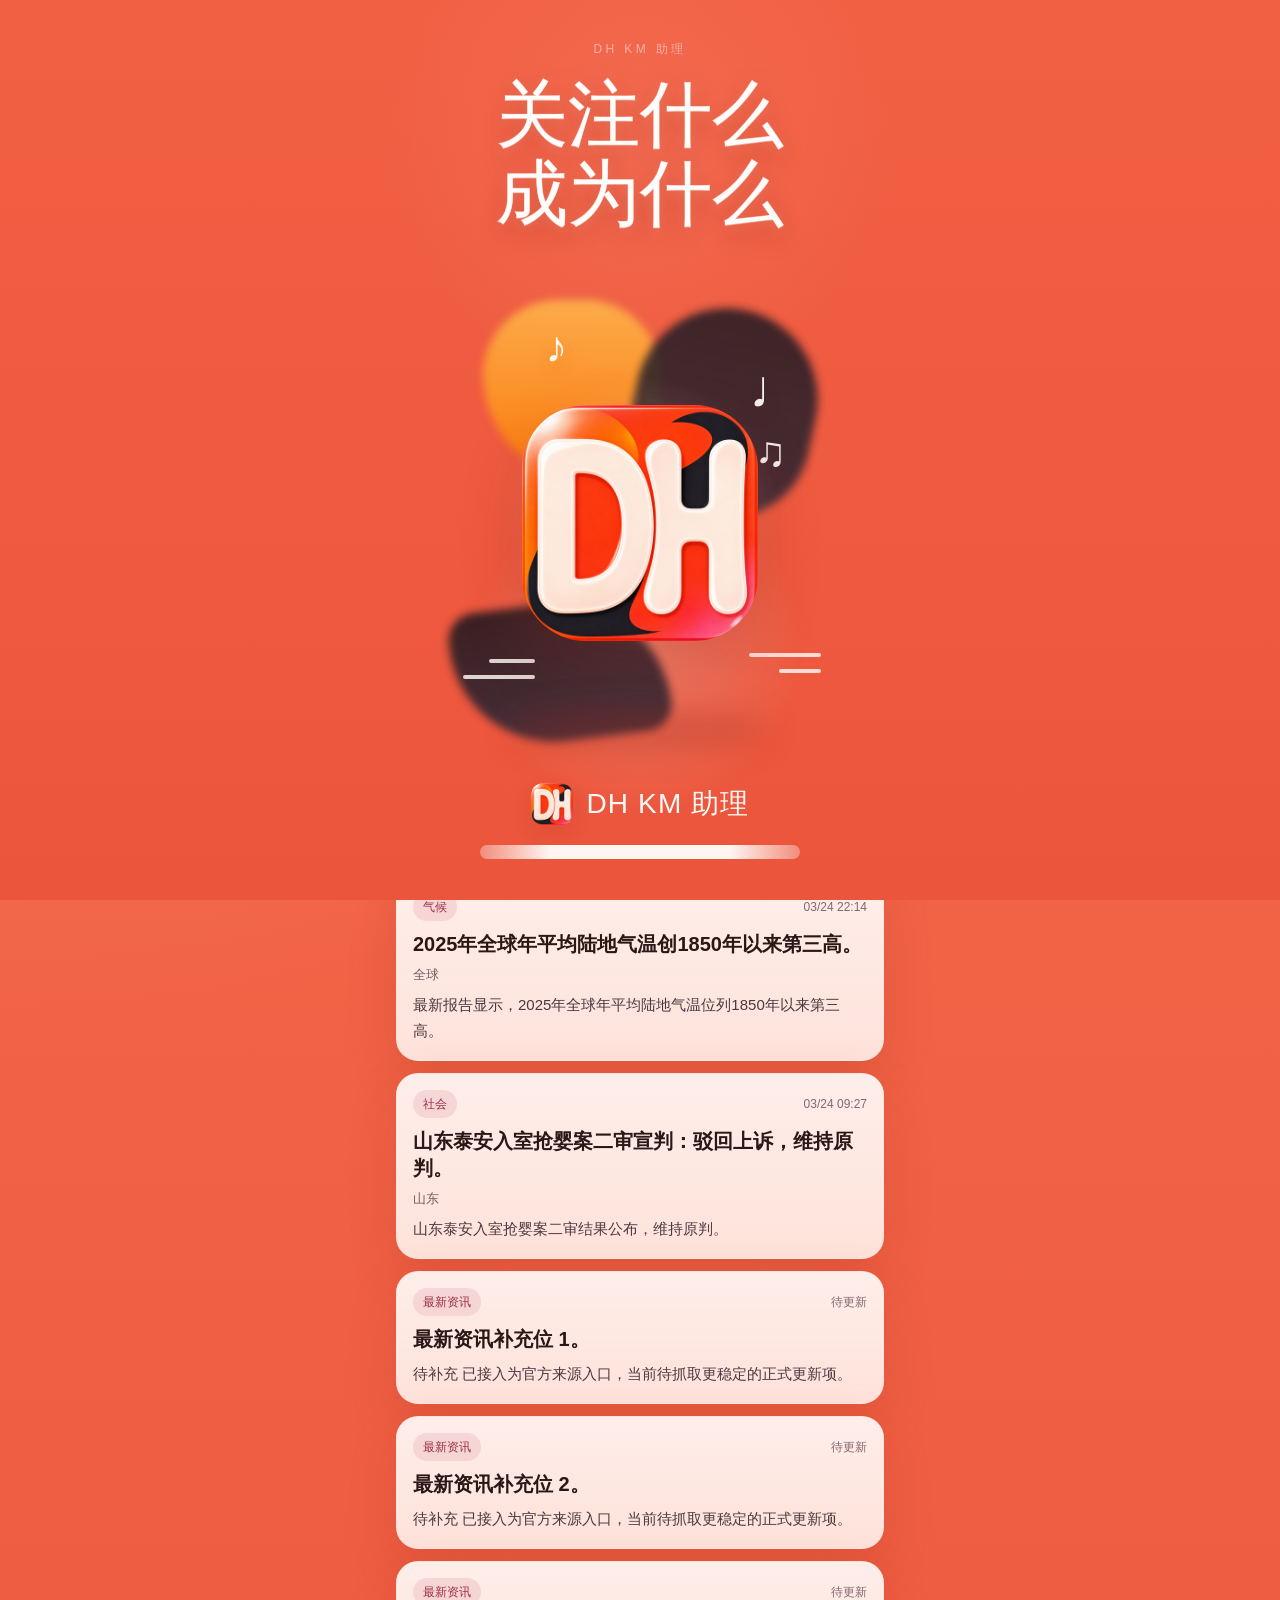
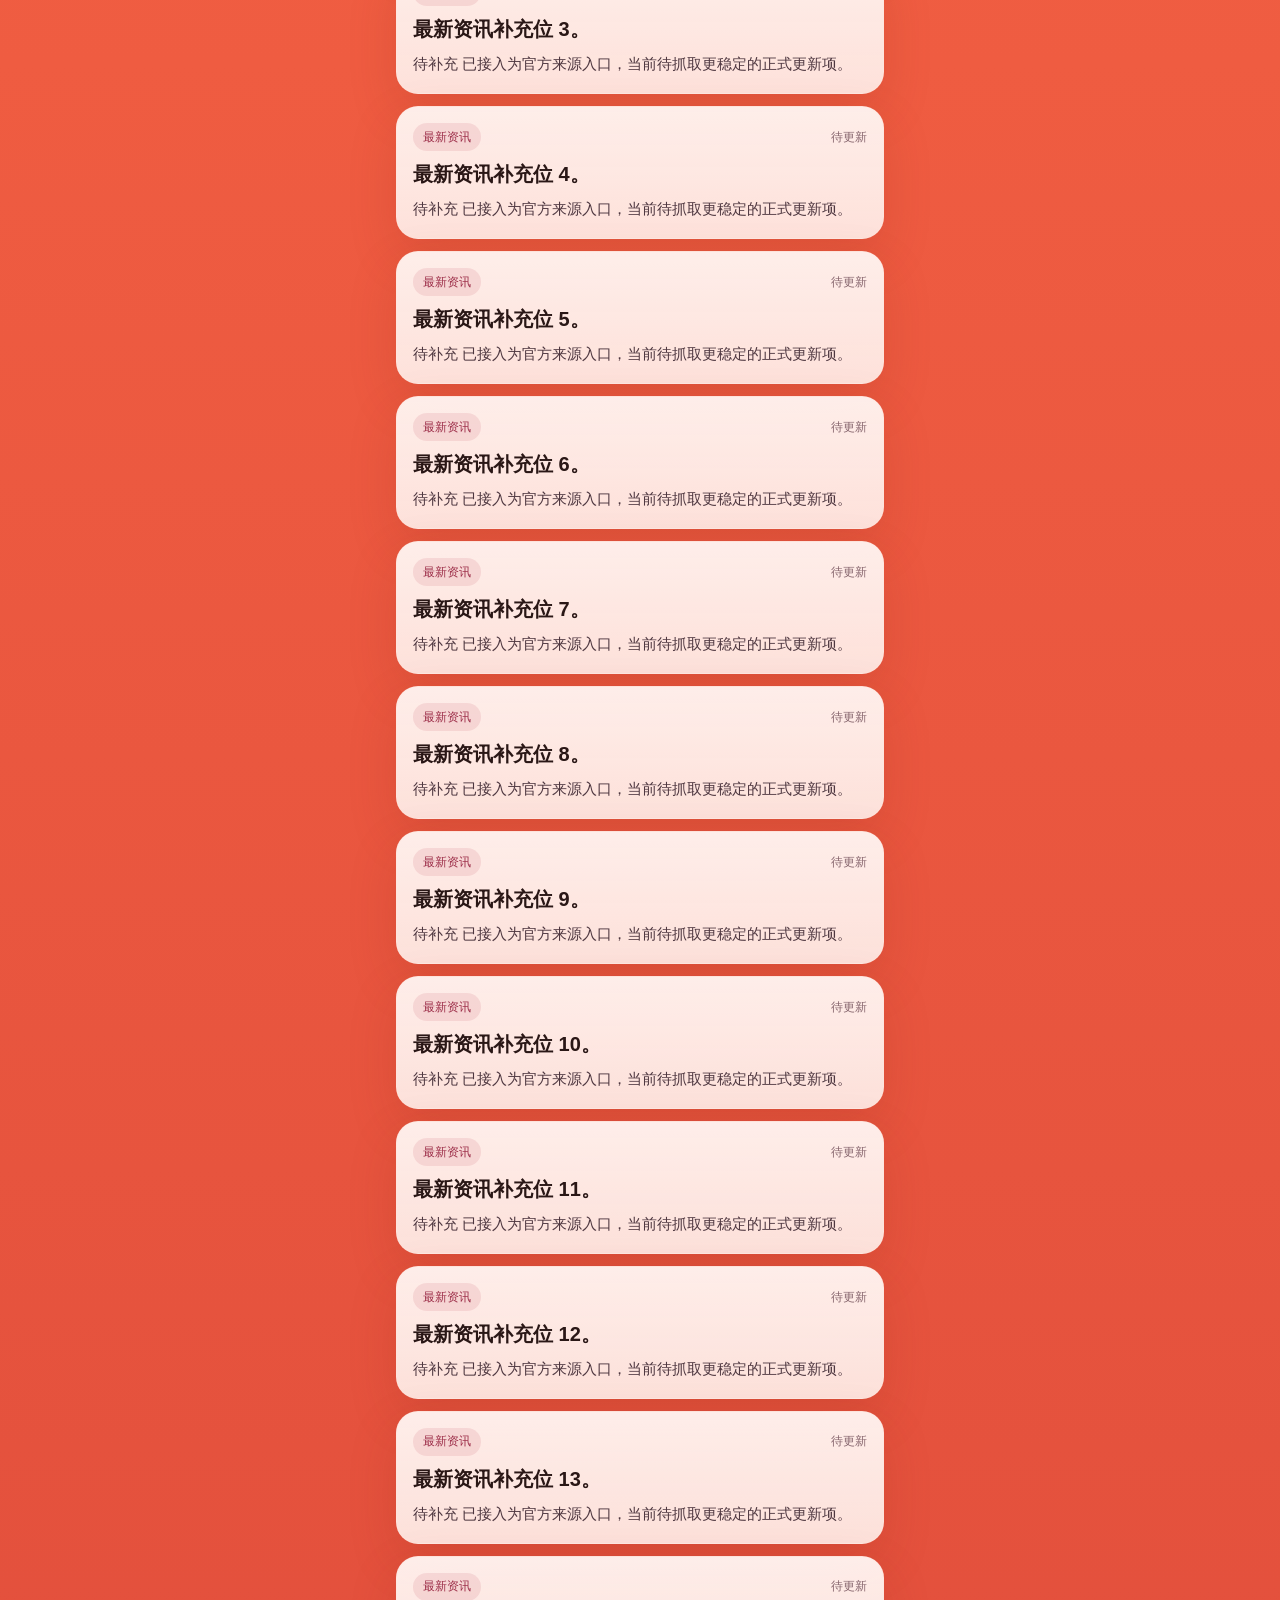
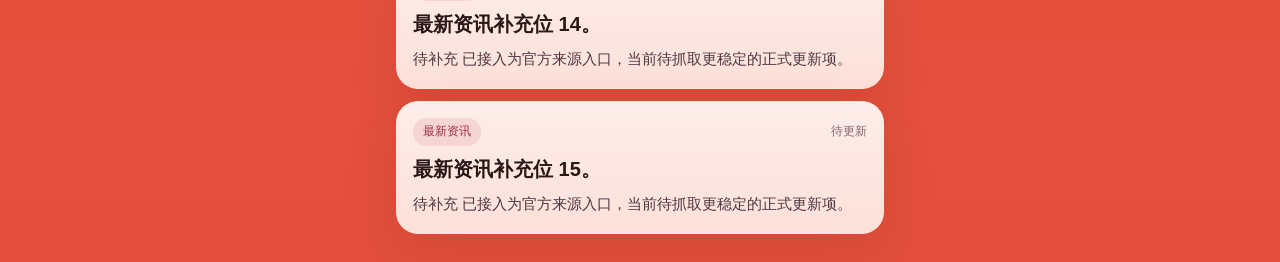
==== commit 442cdb11: "Add content integration and 7s splash" ====
--- a/index.html
+++ b/index.html
@@ -85,10 +85,10 @@
 
       <section class="hero-panel">
         <div class="hero-copy">
-          <p class="hero-kicker" id="hero-kicker">内容导入版</p>
+          <p class="hero-kicker" id="hero-kicker">实时更新</p>
           <h2 class="hero-title" id="hero-title">最新资讯</h2>
           <p class="hero-description" id="hero-description">
-            先导入现有信息，缺少的后续再补充，当前优先确认栏目和阅读结构。
+            当前内容来自已接入的官源、主流媒体与平台官方入口，按你的三栏规则筛选。
           </p>
         </div>
       </section>
@@ -135,6 +135,7 @@
       </li>
     </template>
 
+    <script src="./content.js"></script>
     <script src="./app.js"></script>
   </body>
 </html>
--- a/styles.css
+++ b/styles.css
@@ -1,12 +1,12 @@
 :root {
-  --bg: #4d1126;
-  --bg-deep: #31101d;
-  --surface: rgba(255, 246, 243, 0.94);
-  --surface-soft: rgba(255, 241, 236, 0.88);
-  --text: #241119;
-  --text-soft: #6f5861;
-  --line: rgba(121, 40, 64, 0.16);
-  --shadow: 0 18px 48px rgba(44, 11, 22, 0.18);
+  --bg: #ef5c41;
+  --bg-deep: #dd4939;
+  --surface: rgba(255, 246, 243, 0.95);
+  --surface-soft: rgba(255, 240, 235, 0.9);
+  --text: #2a1716;
+  --text-soft: #755d5f;
+  --line: rgba(176, 69, 56, 0.16);
+  --shadow: 0 18px 48px rgba(144, 45, 28, 0.18);
   --radius-xl: 28px;
   --radius-lg: 22px;
 }
@@ -21,8 +21,8 @@
   min-height: 100%;
   font-family: "PingFang SC", "Microsoft YaHei", "Noto Sans SC", sans-serif;
   background:
-    radial-gradient(circle at top left, rgba(255, 205, 191, 0.22), transparent 28%),
-    linear-gradient(180deg, #5a132b 0%, #461120 48%, #34101b 100%);
+    radial-gradient(circle at top left, rgba(255, 229, 219, 0.28), transparent 28%),
+    linear-gradient(180deg, #f56b4b 0%, #ef5c41 48%, #e24f3c 100%);
   color: var(--text);
 }
 
@@ -70,7 +70,7 @@
   margin: 0 0 4px;
   font-size: 13px;
   letter-spacing: 0.22em;
-  color: rgba(255, 228, 220, 0.9);
+  color: rgba(255, 245, 241, 0.92);
 }
 
 .page-title {
@@ -85,8 +85,8 @@
   grid-template-columns: repeat(3, 1fr);
   gap: 10px;
   padding: 6px;
-  background: rgba(255, 243, 238, 0.12);
-  border: 1px solid rgba(255, 235, 229, 0.16);
+  background: rgba(255, 244, 239, 0.14);
+  border: 1px solid rgba(255, 237, 230, 0.2);
   border-radius: 22px;
   backdrop-filter: blur(16px);
   margin-bottom: 16px;
@@ -96,14 +96,14 @@
   border: 0;
   border-radius: 18px;
   padding: 12px 8px;
-  color: rgba(255, 246, 242, 0.78);
+  color: rgba(255, 248, 244, 0.84);
   background: transparent;
 }
 
 .section-tab.is-active {
-  background: linear-gradient(135deg, #d14d67 0%, #9d2448 100%);
-  color: #fff9f7;
-  box-shadow: 0 12px 24px rgba(109, 20, 46, 0.24);
+  background: linear-gradient(135deg, #fff4ef 0%, #ffd8cb 100%);
+  color: #bf452f;
+  box-shadow: 0 12px 24px rgba(154, 45, 26, 0.18);
 }
 
 .hero-panel {
@@ -119,7 +119,7 @@
   margin: 0 0 8px;
   font-size: 12px;
   letter-spacing: 0.16em;
-  color: #985568;
+  color: #c05a43;
 }
 
 .hero-title {
@@ -285,7 +285,7 @@
   min-height: 44px;
   padding: 0 16px;
   border-radius: 999px;
-  background: linear-gradient(135deg, #c74461 0%, #972845 100%);
+  background: linear-gradient(135deg, #f26a4b 0%, #dd4d3b 100%);
   color: #fff9f7;
   text-decoration: none;
 }
@@ -316,16 +316,17 @@
 
 .splash-card {
   width: min(100%, 430px);
-  min-height: min(92vh, 880px);
+  min-height: calc(100dvh - 56px - env(safe-area-inset-bottom, 0px));
+  max-height: calc(100dvh - 56px - env(safe-area-inset-bottom, 0px));
   display: flex;
   flex-direction: column;
-  justify-content: space-between;
+  justify-content: flex-start;
   align-items: center;
   text-align: center;
 }
 
 .splash-copy {
-  padding-top: 34px;
+  padding-top: max(18px, env(safe-area-inset-top, 0px));
   width: 100%;
 }
 
@@ -339,8 +340,8 @@
 
 .splash-slogan {
   margin: 0;
-  font-size: 72px;
-  line-height: 1.08;
+  font-size: clamp(40px, 12vw, 72px);
+  line-height: 1.1;
   color: #fffdfb;
   font-family: "STXingkai", "Kaiti SC", "KaiTi", cursive;
   font-weight: 400;
@@ -359,11 +360,12 @@
 .splash-stage {
   position: relative;
   width: 100%;
-  min-height: 520px;
+  min-height: clamp(320px, 42dvh, 520px);
   display: flex;
   align-items: center;
   justify-content: center;
-  margin-top: 8px;
+  margin-top: 12px;
+  flex: 1;
 }
 
 .splash-blob {
@@ -374,10 +376,10 @@
 }
 
 .splash-blob-a {
-  top: 62px;
-  left: 74px;
-  width: 178px;
-  height: 178px;
+  top: 54px;
+  left: 58px;
+  width: clamp(120px, 34vw, 178px);
+  height: clamp(120px, 34vw, 178px);
   background: linear-gradient(180deg, rgba(255, 190, 76, 0.92), rgba(255, 131, 0, 0.9));
   border-top-left-radius: 110px;
   border-top-right-radius: 110px;
@@ -386,10 +388,10 @@
 }
 
 .splash-blob-b {
-  top: 66px;
-  right: 46px;
-  width: 182px;
-  height: 208px;
+  top: 62px;
+  right: 40px;
+  width: clamp(128px, 34vw, 182px);
+  height: clamp(150px, 38vw, 208px);
   background: linear-gradient(180deg, rgba(26, 24, 34, 0.95), rgba(43, 40, 55, 0.96));
   border-top-left-radius: 140px;
   border-top-right-radius: 140px;
@@ -399,10 +401,10 @@
 }
 
 .splash-blob-c {
-  bottom: 64px;
-  left: 34px;
-  width: 214px;
-  height: 138px;
+  bottom: 42px;
+  left: 28px;
+  width: clamp(154px, 46vw, 214px);
+  height: clamp(92px, 26vw, 138px);
   background: linear-gradient(180deg, rgba(22, 20, 29, 0.94), rgba(44, 40, 57, 0.98));
   border-top-left-radius: 42px;
   border-top-right-radius: 170px;
@@ -413,8 +415,8 @@
 
 .splash-pulse-ring {
   position: absolute;
-  width: 288px;
-  height: 288px;
+  width: clamp(214px, 58vw, 288px);
+  height: clamp(214px, 58vw, 288px);
   border-radius: 50%;
   background: radial-gradient(circle, rgba(255, 246, 242, 0.28), rgba(255, 246, 242, 0) 68%);
   animation: splashRing 2.3s ease-in-out infinite;
@@ -423,9 +425,9 @@
 .splash-shadow {
   position: absolute;
   left: 50%;
-  bottom: 52px;
-  width: 256px;
-  height: 38px;
+  bottom: 34px;
+  width: clamp(180px, 58vw, 256px);
+  height: clamp(28px, 8vw, 38px);
   transform: translateX(-50%);
   border-radius: 50%;
   background: rgba(157, 38, 26, 0.34);
@@ -435,19 +437,19 @@
 .splash-visual-shell {
   position: relative;
   z-index: 2;
-  width: 292px;
-  height: 292px;
+  width: clamp(210px, 66vw, 292px);
+  height: clamp(210px, 66vw, 292px);
   display: flex;
   align-items: center;
   justify-content: center;
-  transform: translateY(14px);
+  transform: translateY(8px);
 }
 
 .splash-visual {
   position: relative;
-  width: 236px;
-  height: 236px;
-  border-radius: 64px;
+  width: clamp(172px, 54vw, 236px);
+  height: clamp(172px, 54vw, 236px);
+  border-radius: clamp(44px, 14vw, 64px);
   overflow: hidden;
   box-shadow: 0 28px 60px rgba(132, 34, 24, 0.24);
   animation: splashPulse 2.1s ease-in-out infinite;
@@ -485,8 +487,8 @@
 }
 
 .splash-motion-left {
-  left: 58px;
-  bottom: 132px;
+  left: 38px;
+  bottom: 104px;
 }
 
 .splash-motion-left span:first-child {
@@ -495,8 +497,8 @@
 }
 
 .splash-motion-right {
-  right: 44px;
-  bottom: 138px;
+  right: 34px;
+  bottom: 110px;
 }
 
 .splash-motion-right span:last-child {
@@ -513,23 +515,23 @@
 }
 
 .splash-note-one {
-  top: 88px;
-  left: 30%;
-  font-size: 44px;
+  top: 76px;
+  left: 28%;
+  font-size: clamp(28px, 8vw, 44px);
   animation-delay: 0s;
 }
 
 .splash-note-two {
-  top: 156px;
-  right: 20%;
-  font-size: 34px;
+  top: 124px;
+  right: 18%;
+  font-size: clamp(22px, 6vw, 34px);
   animation-delay: 0.45s;
 }
 
 .splash-note-three {
-  top: 238px;
-  right: 18%;
-  font-size: 42px;
+  top: 182px;
+  right: 16%;
+  font-size: clamp(28px, 7vw, 42px);
   animation-delay: 0.9s;
 }
 
@@ -538,8 +540,9 @@
   display: flex;
   flex-direction: column;
   align-items: center;
-  gap: 28px;
-  padding-bottom: 10px;
+  gap: 20px;
+  padding-bottom: calc(8px + env(safe-area-inset-bottom, 0px));
+  margin-top: auto;
 }
 
 .splash-brand {
@@ -565,7 +568,7 @@
 
 .splash-brand-name {
   margin: 0;
-  font-size: 28px;
+  font-size: clamp(20px, 6vw, 28px);
   line-height: 1;
   color: #fffaf8;
   letter-spacing: 0.04em;
@@ -573,7 +576,7 @@
 
 .splash-loader {
   position: relative;
-  width: 320px;
+  width: min(320px, 76vw);
   height: 14px;
   margin-bottom: 0;
 }
@@ -712,16 +715,4 @@
     padding-right: 4px;
     font-size: 14px;
   }
-
-  .splash-slogan {
-    font-size: 56px;
-  }
-
-  .splash-brand-name {
-    font-size: 24px;
-  }
-
-  .splash-loader {
-    width: 270px;
-  }
-}
+}
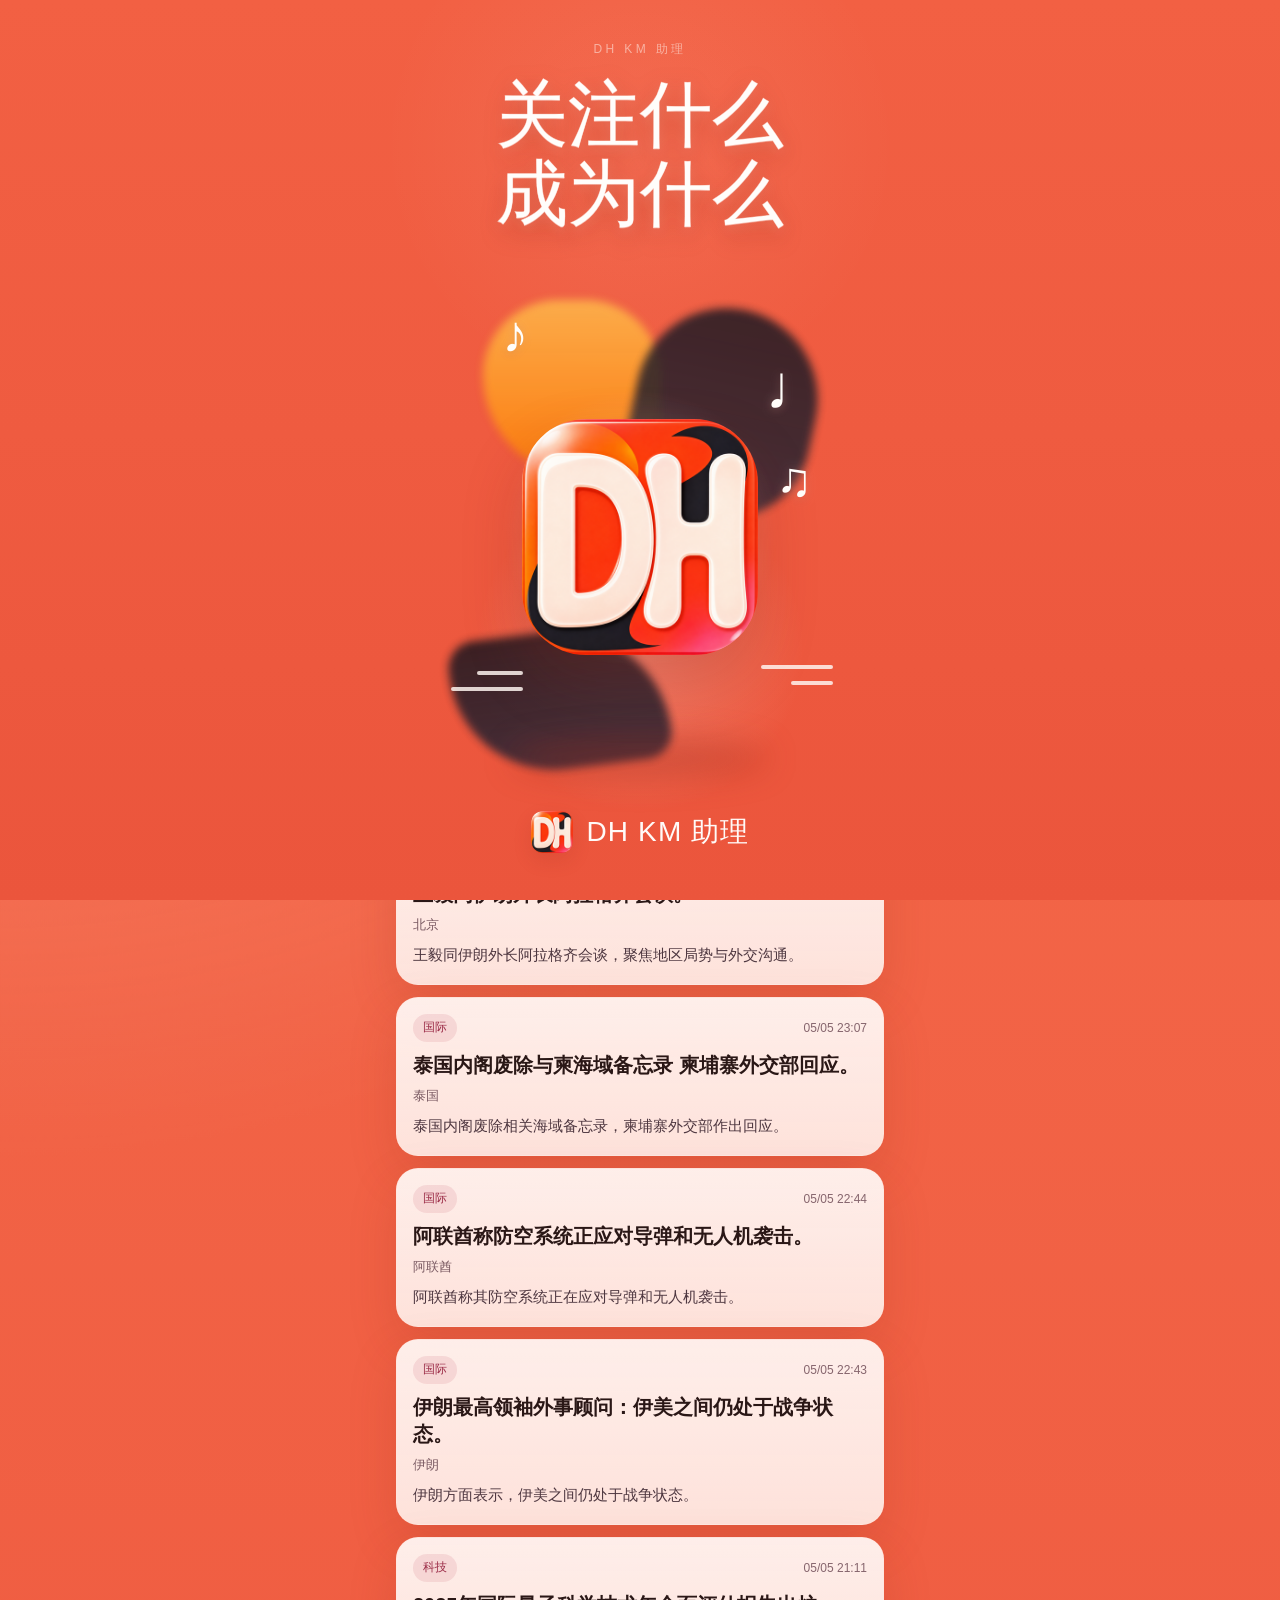
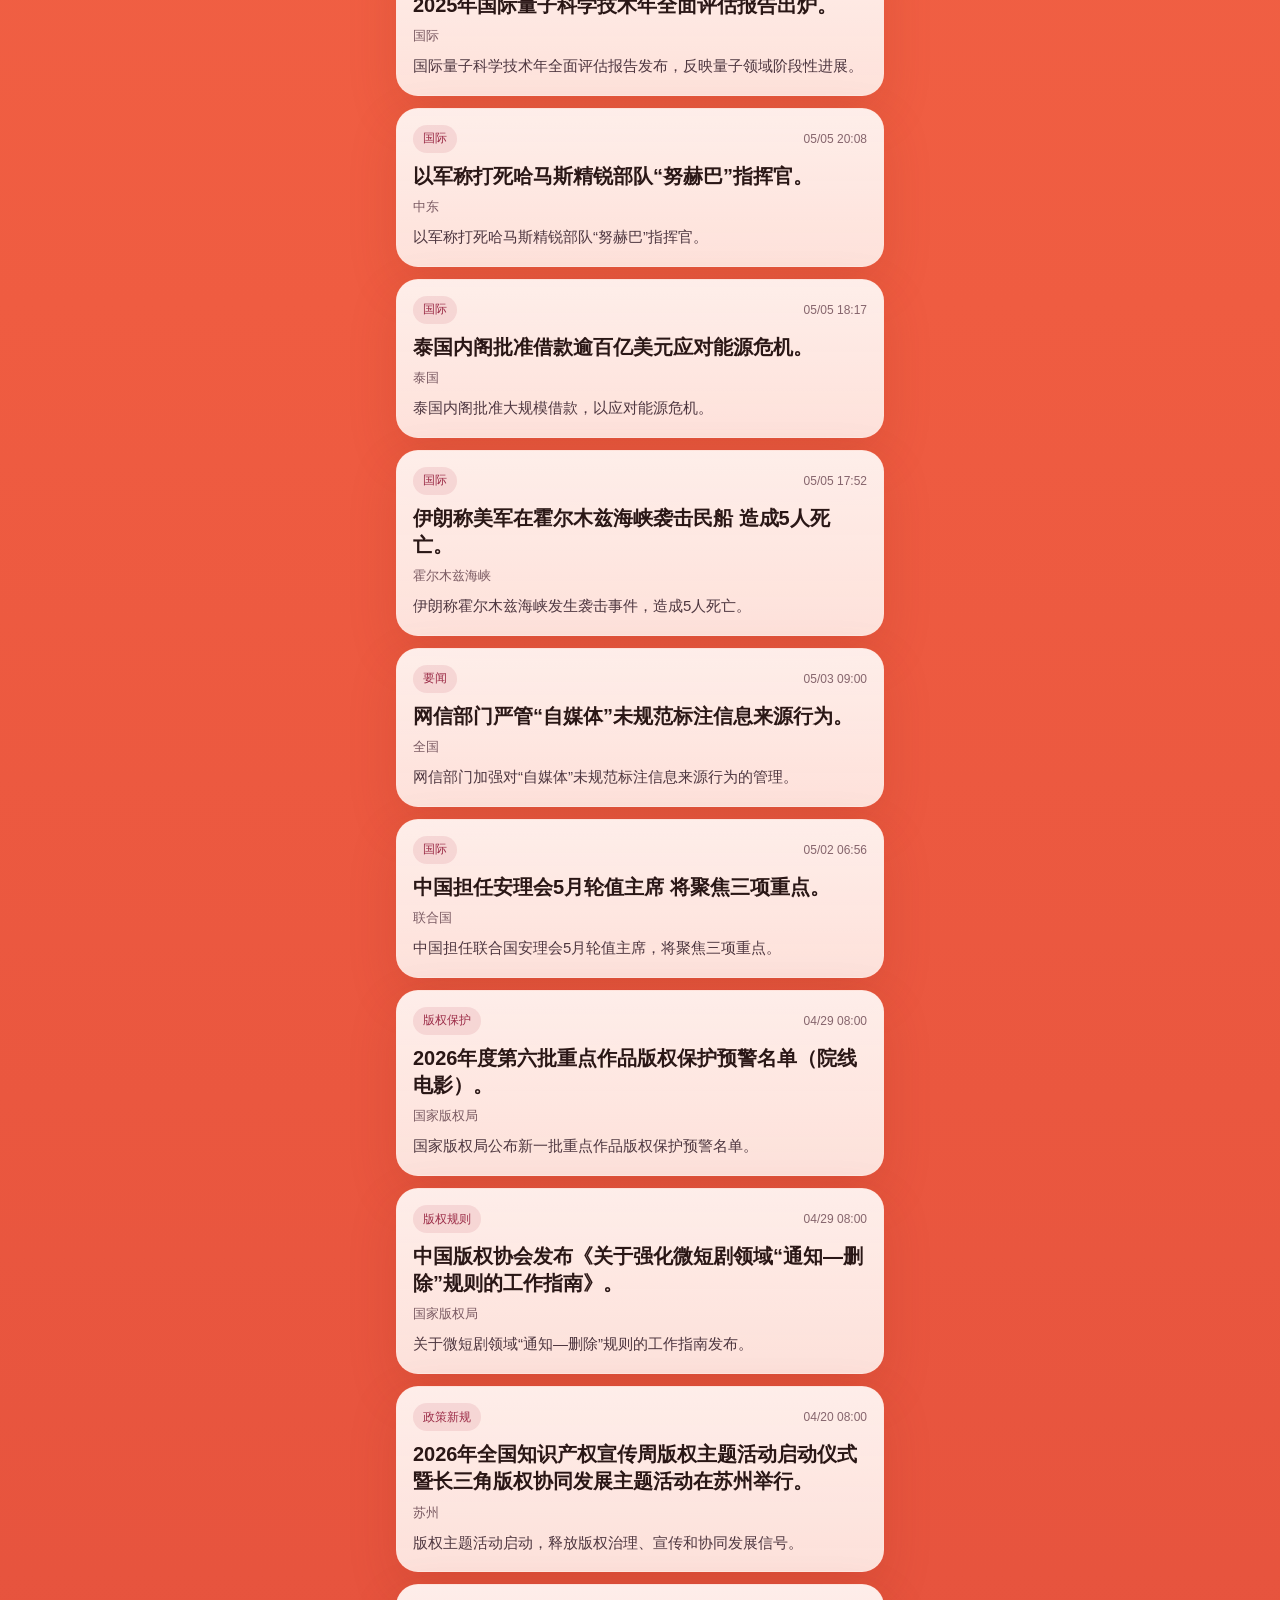
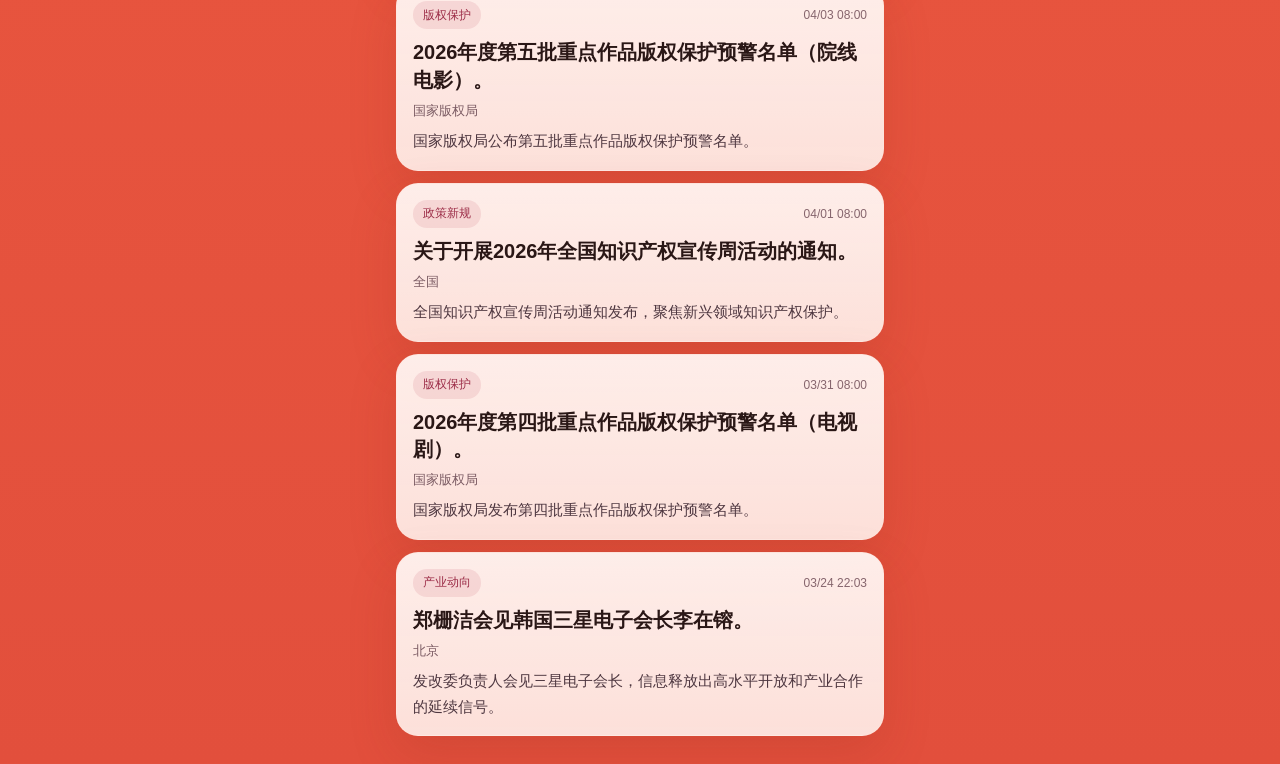
==== commit af18f034: "Publish filled-content mobile version" ====
--- a/index.html
+++ b/index.html
@@ -54,11 +54,6 @@
               <img src="./icon-192.png" alt="DH KM 助理图标" />
             </div>
             <p class="splash-brand-name">DH KM 助理</p>
-          </div>
-
-          <div class="splash-loader" aria-hidden="true">
-            <span class="splash-loader-track"></span>
-            <span class="splash-loader-fill"></span>
           </div>
         </div>
       </div>
--- a/styles.css
+++ b/styles.css
@@ -472,7 +472,7 @@
 
 .splash-motion {
   position: absolute;
-  z-index: 1;
+  z-index: 4;
   display: grid;
   gap: 12px;
 }
@@ -487,8 +487,8 @@
 }
 
 .splash-motion-left {
-  left: 38px;
-  bottom: 104px;
+  left: 26px;
+  bottom: 120px;
 }
 
 .splash-motion-left span:first-child {
@@ -497,8 +497,8 @@
 }
 
 .splash-motion-right {
-  right: 34px;
-  bottom: 110px;
+  right: 22px;
+  bottom: 126px;
 }
 
 .splash-motion-right span:last-child {
@@ -508,30 +508,32 @@
 
 .splash-note {
   position: absolute;
-  z-index: 1;
-  color: rgba(255, 250, 247, 0.94);
-  text-shadow: 0 8px 18px rgba(153, 44, 34, 0.18);
+  z-index: 5;
+  color: rgba(255, 253, 250, 1);
+  text-shadow:
+    0 2px 10px rgba(128, 34, 19, 0.2),
+    0 0 12px rgba(255, 250, 246, 0.3);
   animation: noteFloat 2.8s ease-in-out infinite;
 }
 
 .splash-note-one {
-  top: 76px;
-  left: 28%;
-  font-size: clamp(28px, 8vw, 44px);
+  top: 58px;
+  left: 18%;
+  font-size: clamp(34px, 9vw, 52px);
   animation-delay: 0s;
 }
 
 .splash-note-two {
-  top: 124px;
-  right: 18%;
-  font-size: clamp(22px, 6vw, 34px);
+  top: 118px;
+  right: 13%;
+  font-size: clamp(28px, 7vw, 40px);
   animation-delay: 0.45s;
 }
 
 .splash-note-three {
-  top: 182px;
-  right: 16%;
-  font-size: clamp(28px, 7vw, 42px);
+  top: 206px;
+  right: 10%;
+  font-size: clamp(34px, 8vw, 48px);
   animation-delay: 0.9s;
 }
 
@@ -540,8 +542,8 @@
   display: flex;
   flex-direction: column;
   align-items: center;
-  gap: 20px;
-  padding-bottom: calc(8px + env(safe-area-inset-bottom, 0px));
+  gap: 0;
+  padding-bottom: calc(14px + env(safe-area-inset-bottom, 0px));
   margin-top: auto;
 }
 
@@ -574,30 +576,6 @@
   letter-spacing: 0.04em;
 }
 
-.splash-loader {
-  position: relative;
-  width: min(320px, 76vw);
-  height: 14px;
-  margin-bottom: 0;
-}
-
-.splash-loader-track,
-.splash-loader-fill {
-  position: absolute;
-  inset: 0;
-  border-radius: 999px;
-}
-
-.splash-loader-track {
-  background: rgba(255, 247, 243, 0.34);
-}
-
-.splash-loader-fill {
-  width: 100%;
-  background: linear-gradient(90deg, rgba(255, 250, 247, 0), rgba(255, 250, 247, 0.96) 22%, rgba(255, 250, 247, 0.96) 78%, rgba(255, 250, 247, 0));
-  animation: loaderSweep 1.8s ease-in-out infinite;
-}
-
 @keyframes splashPulse {
   0%,
   100% {
@@ -666,23 +644,6 @@
   }
 }
 
-@keyframes loaderSweep {
-  0% {
-    transform: scaleX(0.74);
-    opacity: 0.74;
-  }
-
-  50% {
-    transform: scaleX(1);
-    opacity: 1;
-  }
-
-  100% {
-    transform: scaleX(0.74);
-    opacity: 0.74;
-  }
-}
-
 @keyframes splashRise {
   from {
     opacity: 0;
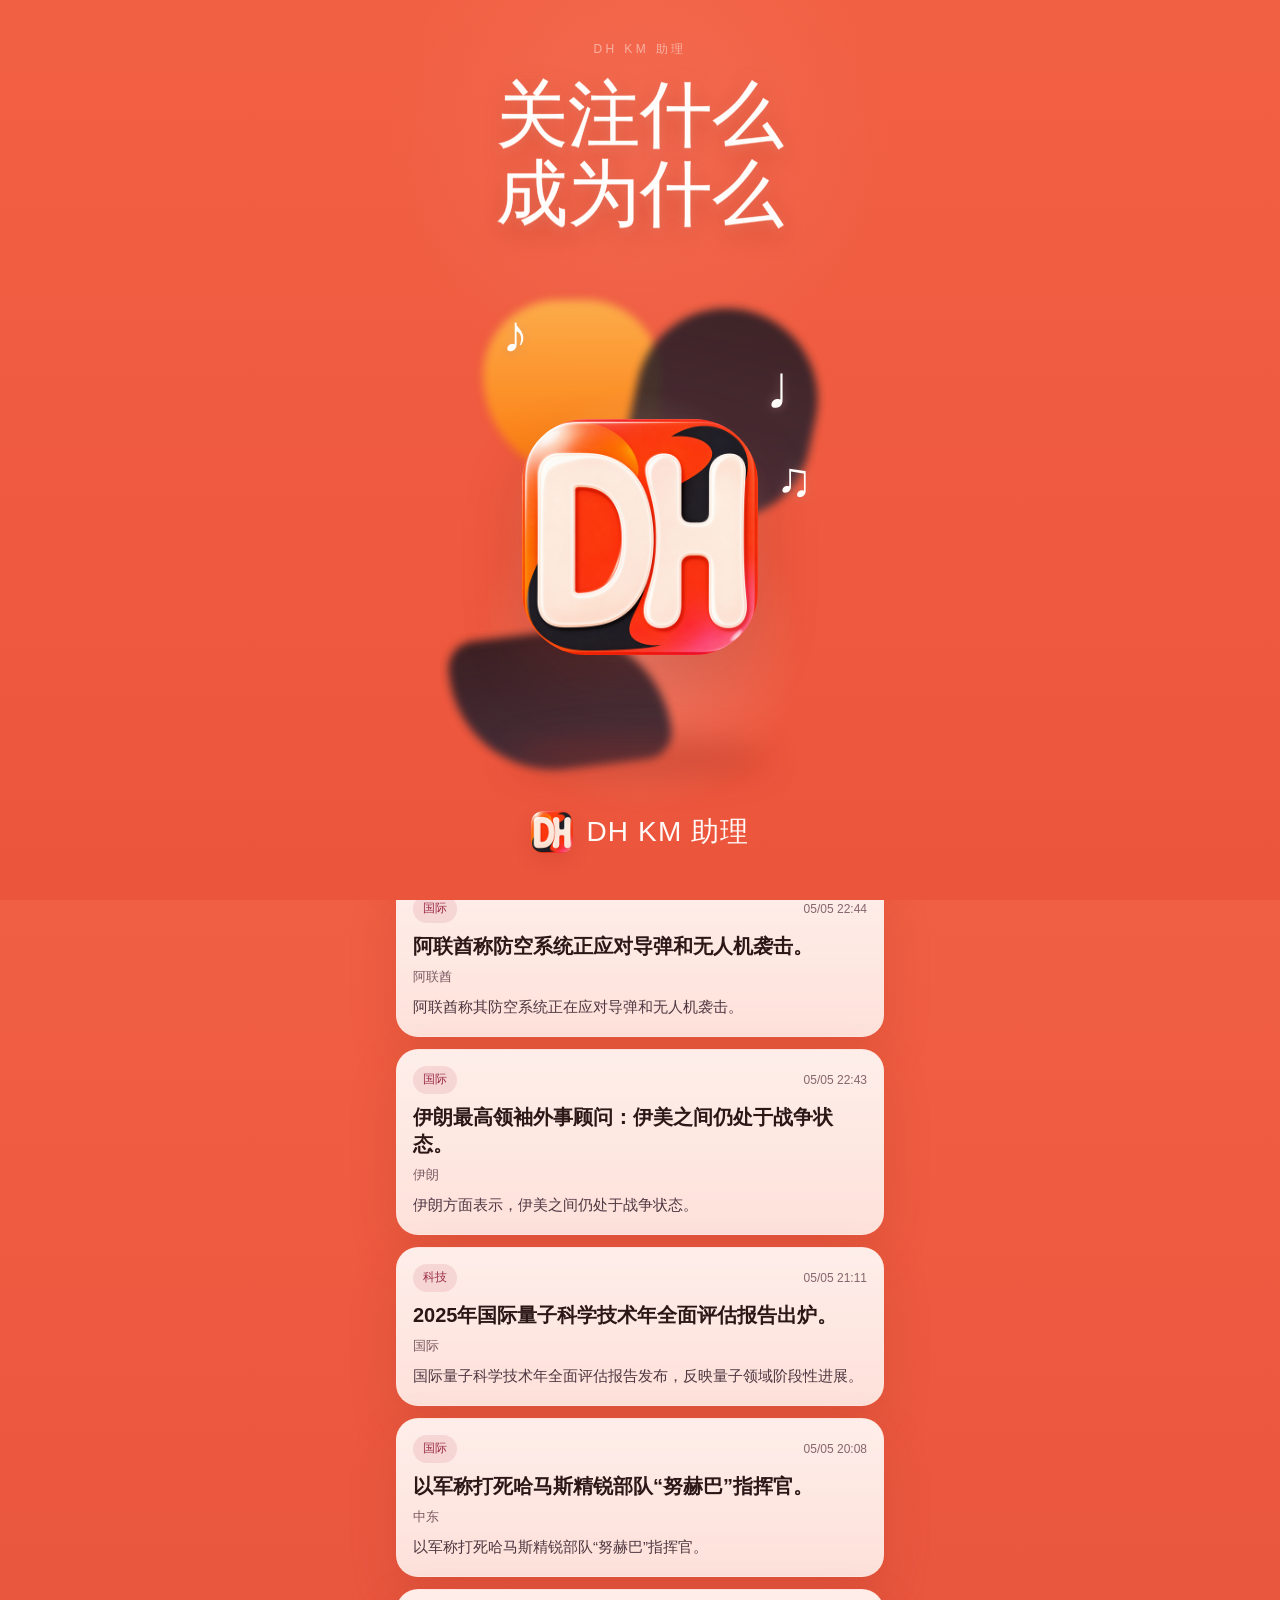
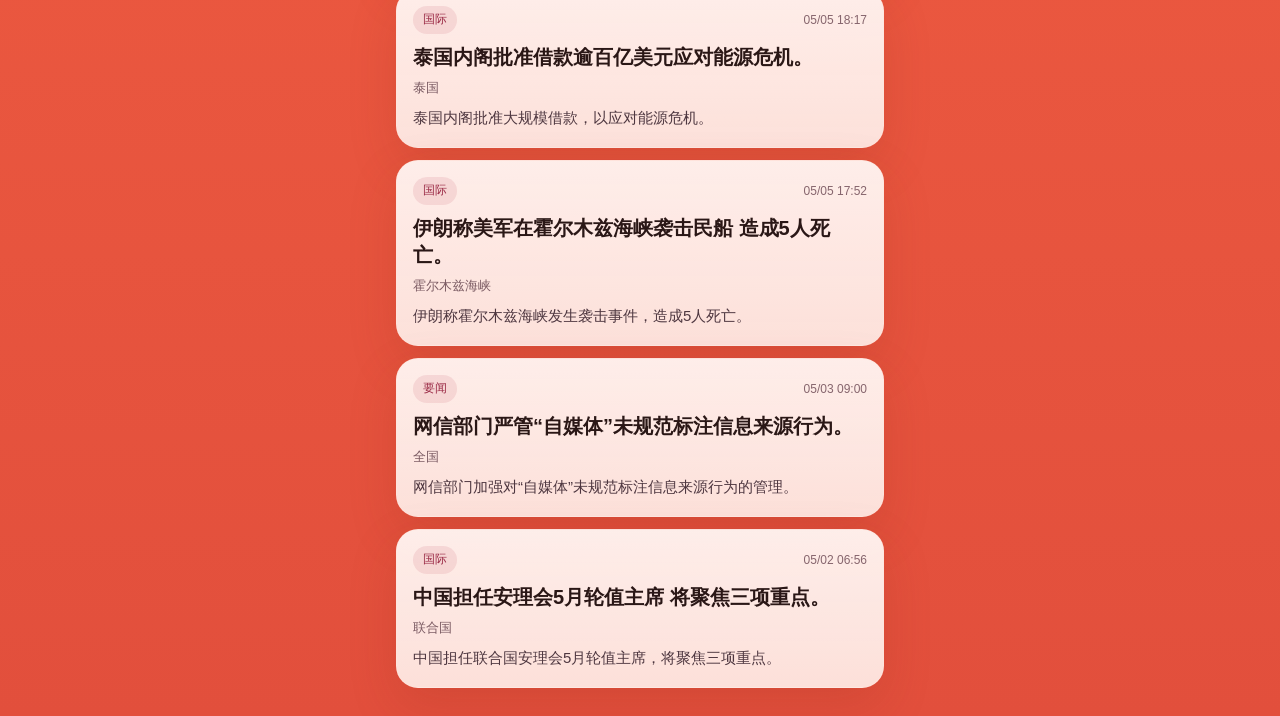
==== commit c53dfe52: "Publish refined Chinese-only content rules" ====
--- a/index.html
+++ b/index.html
@@ -29,15 +29,6 @@
           <span class="splash-note splash-note-one">♪</span>
           <span class="splash-note splash-note-two">♩</span>
           <span class="splash-note splash-note-three">♫</span>
-
-          <div class="splash-motion splash-motion-left">
-            <span></span>
-            <span></span>
-          </div>
-          <div class="splash-motion splash-motion-right">
-            <span></span>
-            <span></span>
-          </div>
 
           <div class="splash-pulse-ring"></div>
           <div class="splash-shadow"></div>
--- a/styles.css
+++ b/styles.css
@@ -470,42 +470,6 @@
   animation: splashScan 1.9s ease-in-out infinite;
 }
 
-.splash-motion {
-  position: absolute;
-  z-index: 4;
-  display: grid;
-  gap: 12px;
-}
-
-.splash-motion span {
-  display: block;
-  width: 72px;
-  height: 4px;
-  border-radius: 999px;
-  background: rgba(255, 246, 241, 0.84);
-  animation: motionFlicker 1.8s ease-in-out infinite;
-}
-
-.splash-motion-left {
-  left: 26px;
-  bottom: 120px;
-}
-
-.splash-motion-left span:first-child {
-  width: 46px;
-  justify-self: end;
-}
-
-.splash-motion-right {
-  right: 22px;
-  bottom: 126px;
-}
-
-.splash-motion-right span:last-child {
-  width: 42px;
-  justify-self: end;
-}
-
 .splash-note {
   position: absolute;
   z-index: 5;
@@ -620,19 +584,6 @@
   }
 }
 
-@keyframes motionFlicker {
-  0%,
-  100% {
-    opacity: 0.45;
-    transform: translateX(0);
-  }
-
-  50% {
-    opacity: 1;
-    transform: translateX(6px);
-  }
-}
-
 @keyframes noteFloat {
   0%,
   100% {
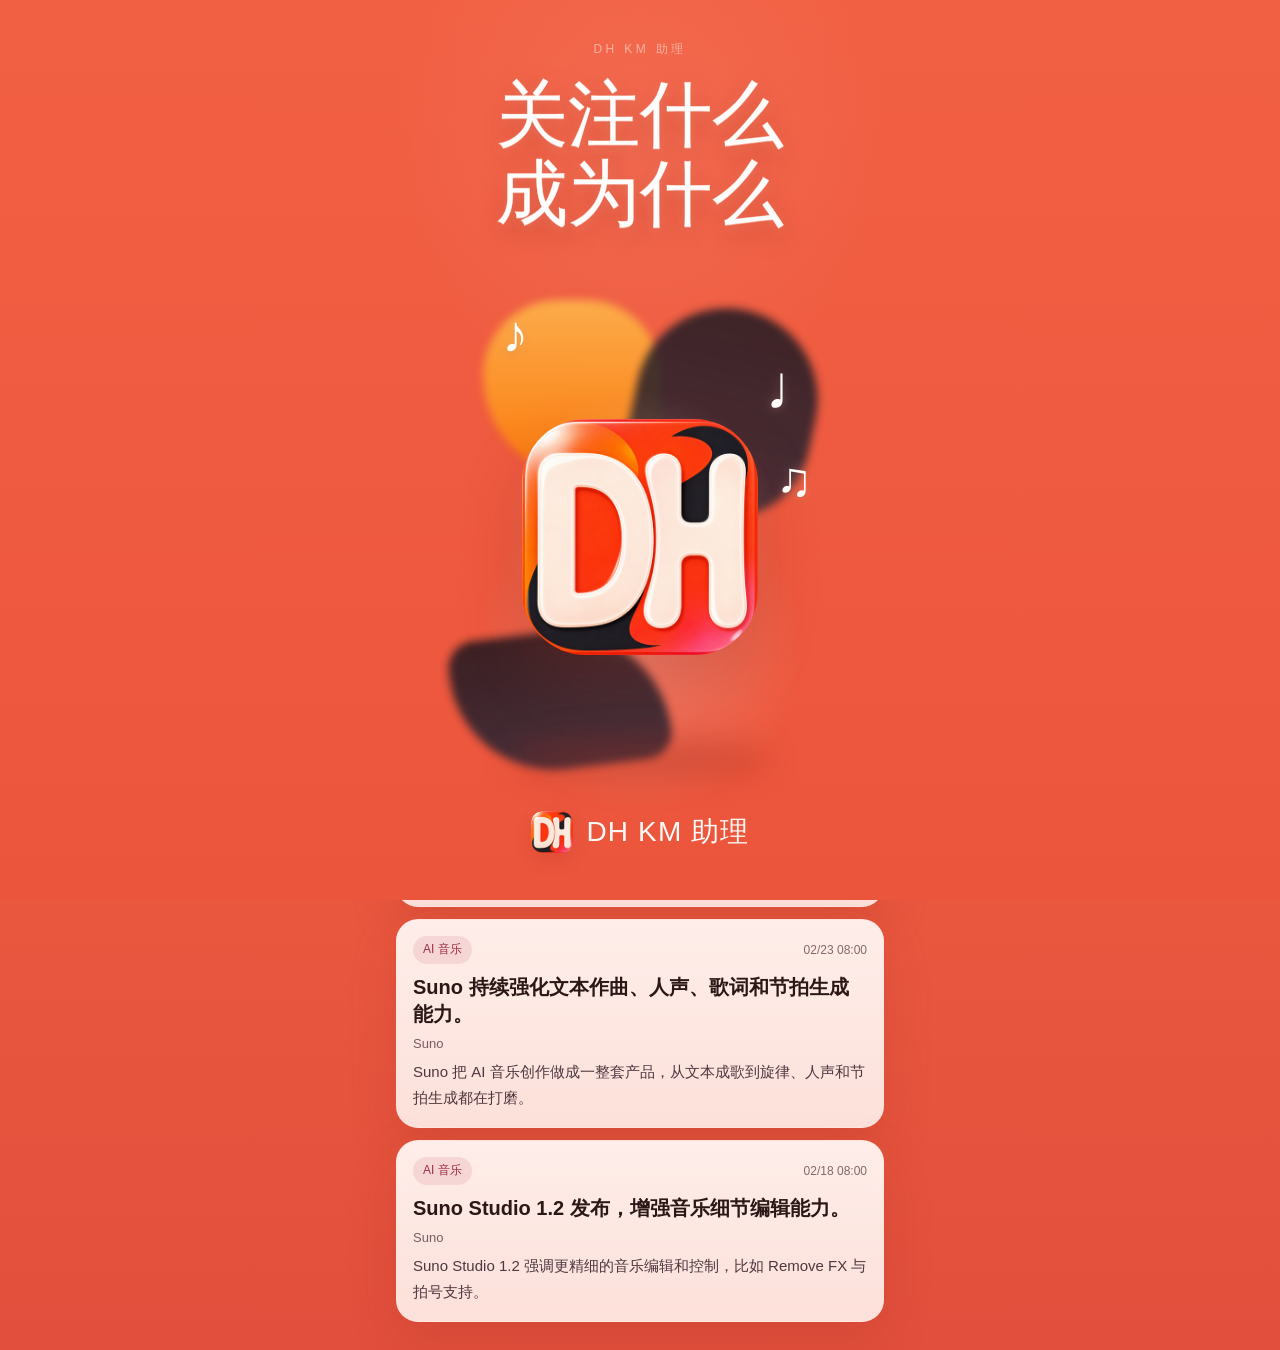
==== commit 4eb41873: "Switch latest section to AI news feed" ====
--- a/index.html
+++ b/index.html
@@ -64,7 +64,7 @@
       </header>
 
       <nav class="section-tabs" aria-label="资讯分类">
-        <button class="section-tab is-active" type="button" data-view="latest">最新资讯</button>
+        <button class="section-tab is-active" type="button" data-view="latest">AI领域资讯</button>
         <button class="section-tab" type="button" data-view="policy">政策新规</button>
         <button class="section-tab" type="button" data-view="industry">行业动向</button>
       </nav>
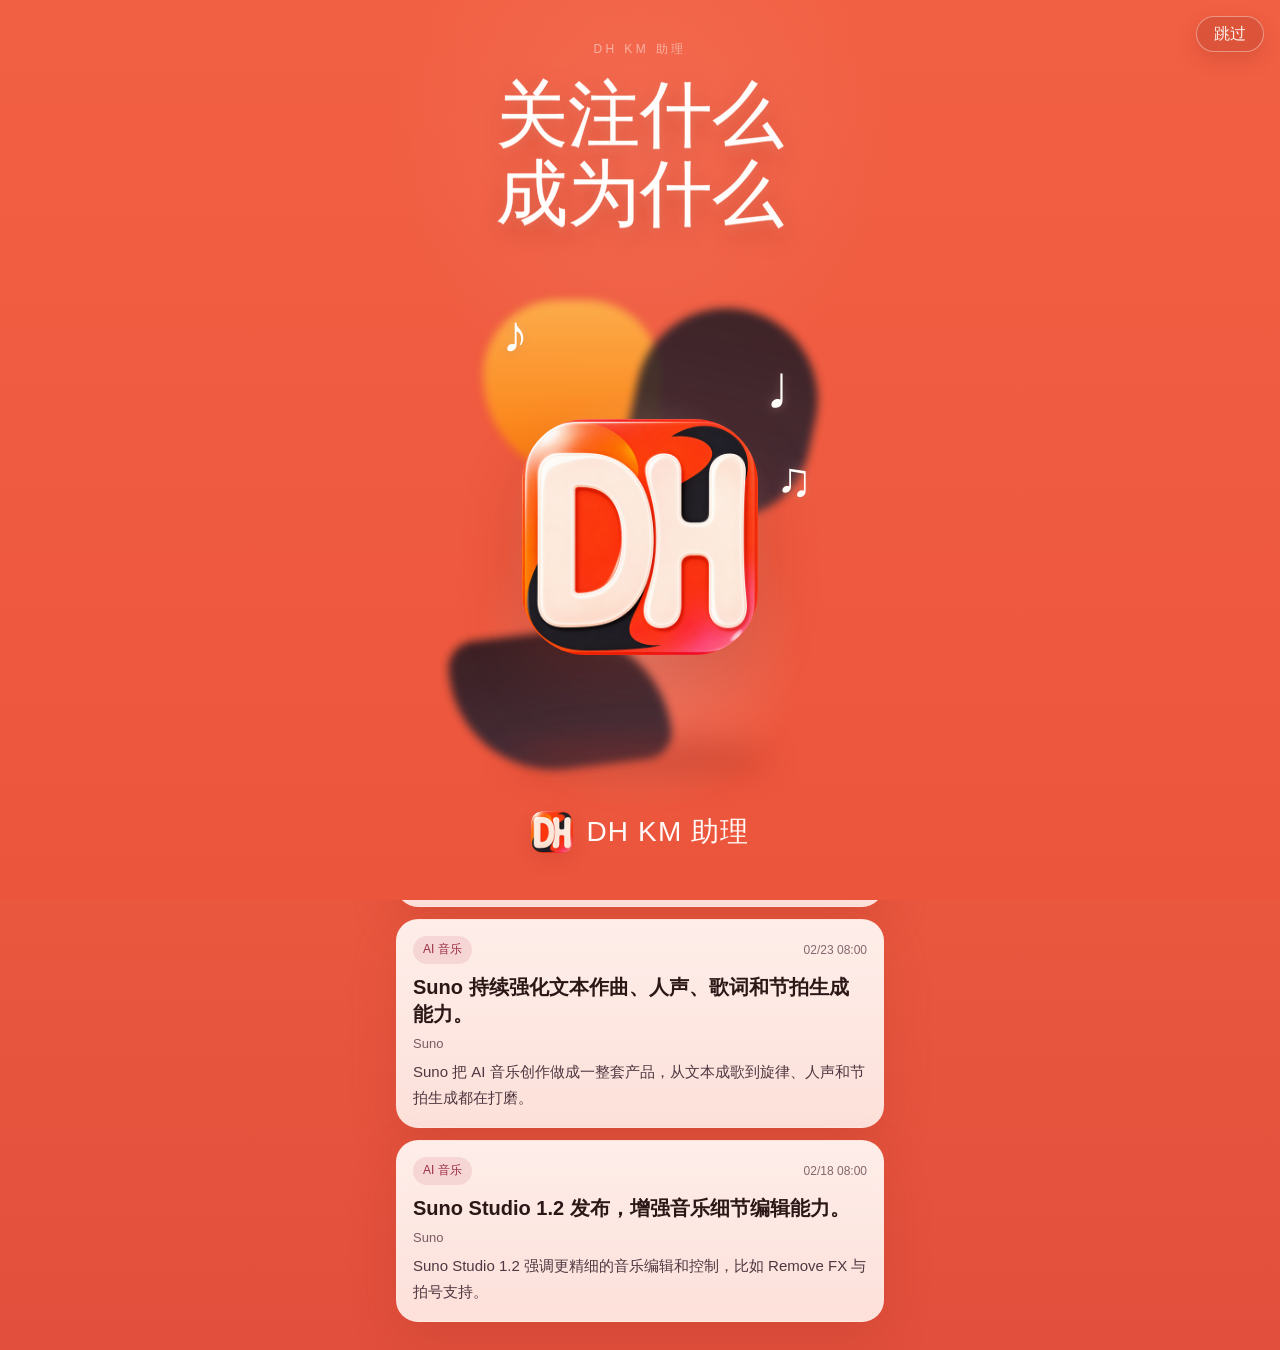
==== commit f6924182: "Add skip button and shorten splash duration" ====
--- a/index.html
+++ b/index.html
@@ -15,6 +15,7 @@
   </head>
   <body>
     <div id="splash-screen" class="splash-screen" aria-hidden="true">
+      <button id="skip-splash" class="skip-splash" type="button">跳过</button>
       <div class="splash-card">
         <div class="splash-copy">
           <p class="splash-intro">DH KM 助理</p>
--- a/styles.css
+++ b/styles.css
@@ -312,6 +312,22 @@
   opacity: 1;
   visibility: visible;
   pointer-events: auto;
+}
+
+.skip-splash {
+  position: fixed;
+  top: calc(16px + env(safe-area-inset-top, 0px));
+  right: 16px;
+  z-index: 40;
+  min-width: 68px;
+  height: 36px;
+  padding: 0 14px;
+  border: 1px solid rgba(255, 243, 238, 0.42);
+  border-radius: 999px;
+  background: rgba(124, 34, 25, 0.18);
+  color: rgba(255, 251, 248, 0.94);
+  backdrop-filter: blur(8px);
+  box-shadow: 0 8px 20px rgba(118, 33, 23, 0.18);
 }
 
 .splash-card {
